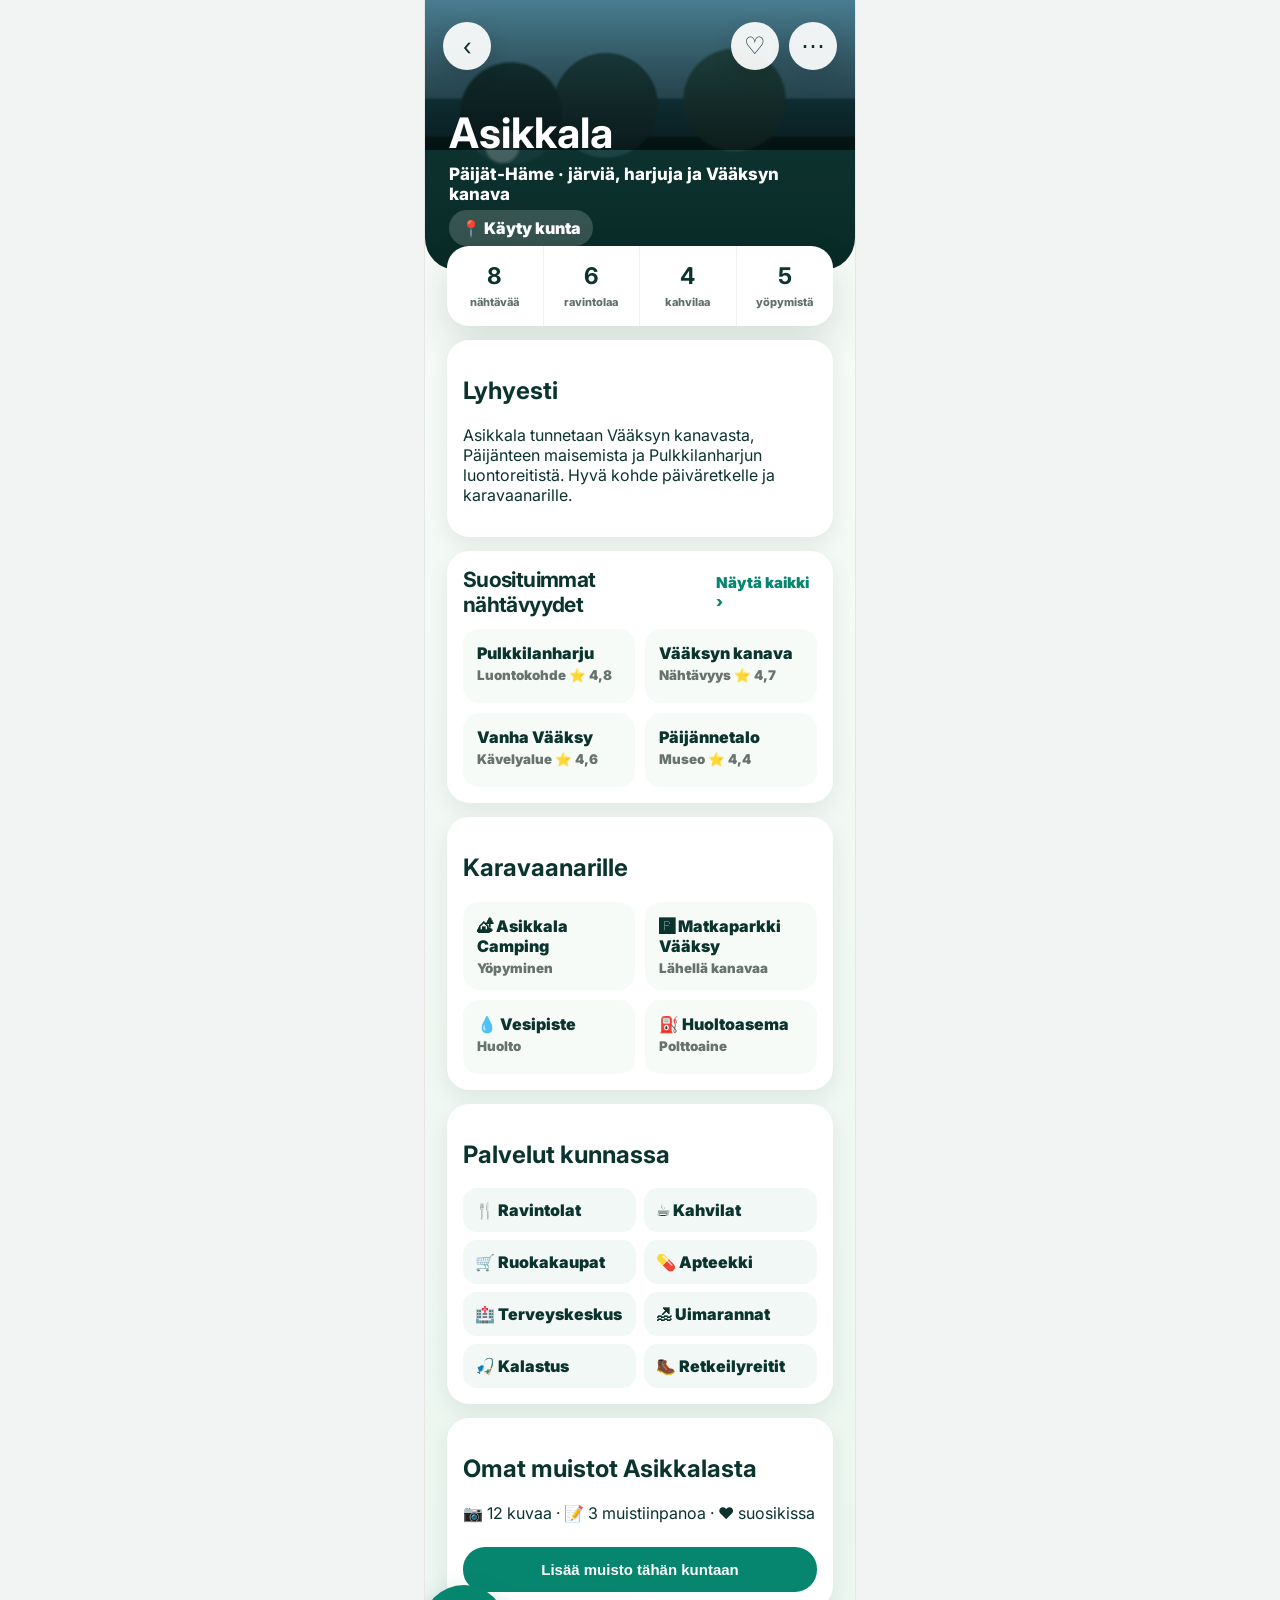
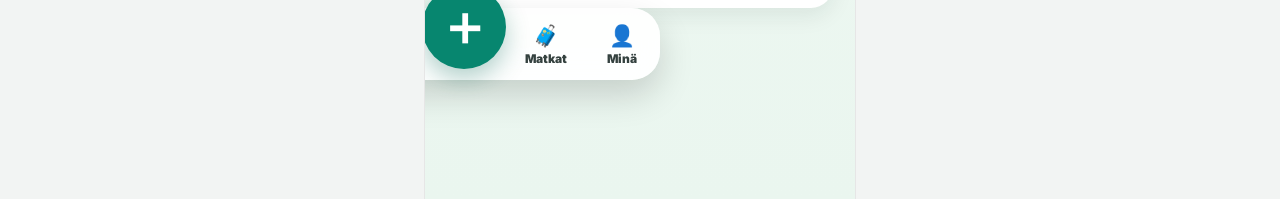
==== asikkala.html @ 64bb5ae9 "Add files via upload" ====
<!doctype html><html lang="fi"><head><meta charset="utf-8"><meta name="viewport" content="width=device-width,initial-scale=1"><title>Asikkala – kuntasivu</title><link rel="stylesheet" href="tyylit.css"></head><body><div class="phone-shell municipality-page">
<header class="muni-hero finnish-hero"><div class="detail-top"><a class="circle small" href="kartta.html">‹</a><div><button class="circle small">♡</button><button class="circle small">⋯</button></div></div><div class="muni-title"><h1>Asikkala</h1><p>Päijät-Häme · järviä, harjuja ja Vääksyn kanava</p><span>📍 Käyty kunta</span></div></header>
<main class="content detail-content">
<section class="summary-grid"><div><b>8</b><span>nähtävää</span></div><div><b>6</b><span>ravintolaa</span></div><div><b>4</b><span>kahvilaa</span></div><div><b>5</b><span>yöpymistä</span></div></section>
<section class="detail-card"><h2>Lyhyesti</h2><p>Asikkala tunnetaan Vääksyn kanavasta, Päijänteen maisemista ja Pulkkilanharjun luontoreitistä. Hyvä kohde päiväretkelle ja karavaanarille.</p></section>
<section class="detail-card"><div class="section-head compact"><h2>Suosituimmat nähtävyydet</h2><a>Näytä kaikki ›</a></div><div class="place-grid"><a>Pulkkilanharju<small>Luontokohde ⭐ 4,8</small></a><a>Vääksyn kanava<small>Nähtävyys ⭐ 4,7</small></a><a>Vanha Vääksy<small>Kävelyalue ⭐ 4,6</small></a><a>Päijännetalo<small>Museo ⭐ 4,4</small></a></div></section>
<section class="detail-card"><h2>Karavaanarille</h2><div class="place-grid"><a>🏕 Asikkala Camping<small>Yöpyminen</small></a><a>🅿 Matkaparkki Vääksy<small>Lähellä kanavaa</small></a><a>💧 Vesipiste<small>Huolto</small></a><a>⛽ Huoltoasema<small>Polttoaine</small></a></div></section>
<section class="detail-card"><h2>Palvelut kunnassa</h2><div class="service-list"><span>🍴 Ravintolat</span><span>☕ Kahvilat</span><span>🛒 Ruokakaupat</span><span>💊 Apteekki</span><span>🏥 Terveyskeskus</span><span>🏖 Uimarannat</span><span>🎣 Kalastus</span><span>🥾 Retkeilyreitit</span></div></section>
<section class="detail-card"><h2>Omat muistot Asikkalasta</h2><p>📷 12 kuvaa · 📝 3 muistiinpanoa · ❤️ suosikissa</p><button class="save-btn small-save">Lisää muisto tähän kuntaan</button></section>
</main><nav class="bottom-nav"><a href="index.html">🏠<span>Etusivu</span></a><a class="active" href="kartta.html">🗺️<span>Kartta</span></a><a class="plus" href="uusi-matka.html">＋</a><a href="paivakirja.html">🧳<span>Matkat</span></a><a href="profiili.html">👤<span>Minä</span></a></nav>
</div></body></html>
---- tyylit.css ----
@import url('https://fonts.googleapis.com/css2?family=Inter:wght@500;700;800;900&family=Playfair+Display:ital@1&display=swap');
:root{--green:#07866f;--dark:#0b342f;--muted:#61706e;--bg:#eef8f2;--card:#fff;--line:#e5ecea;--shadow:0 18px 40px rgba(5,40,35,.13)}
*{box-sizing:border-box}body{margin:0;background:#f2f4f3;font-family:Inter,system-ui,Arial,sans-serif;color:var(--dark)}a{color:inherit;text-decoration:none}.phone-shell{max-width:430px;margin:0 auto;min-height:100vh;background:linear-gradient(#f8fbf8,#eaf6ef);position:relative;overflow-x:hidden;padding-bottom:105px}.hero{height:370px;border-radius:0 0 32px 32px;position:relative;overflow:hidden;color:white}.finnish-hero{background:linear-gradient(180deg,rgba(0,40,50,.18),rgba(0,30,28,.62)), radial-gradient(circle at 18% 54%,rgba(255,255,255,.38) 0 4%,transparent 5%), radial-gradient(circle at 20% 42%,#244d4e 0 13%,transparent 14%), radial-gradient(circle at 42% 39%,#315f60 0 17%,transparent 18%), radial-gradient(circle at 72% 37%,#386b63 0 14%,transparent 15%), linear-gradient(180deg,#68a9c1 0 36%,#286b79 37% 50%,#163f39 51% 100%)}.finnish-hero:after{content:"";position:absolute;left:-10%;right:-10%;bottom:0;height:150px;background:linear-gradient(165deg,rgba(255,255,255,.9) 0 38%,transparent 39%),linear-gradient(10deg,#1f5740 0 13%,#2f744d 14% 24%,#173b31 25%);opacity:.95}.topbar{position:absolute;z-index:2;top:30px;left:22px;right:22px;display:flex;justify-content:space-between}.right-icons{display:flex;gap:14px}.circle{width:58px;height:58px;border-radius:50%;border:0;background:rgba(255,255,255,.92);box-shadow:0 8px 22px rgba(0,0,0,.12);font-size:25px;color:#0b302d}.brand-script{position:absolute;z-index:2;top:94px;left:0;right:0;text-align:center;font-family:'Playfair Display',serif;font-size:66px;font-style:italic;line-height:.9;text-shadow:0 4px 18px rgba(0,0,0,.35)}.brand-script span{font-size:36px;color:#ffd3d8}.brand-block{position:absolute;z-index:2;top:165px;left:0;right:0;text-align:center;letter-spacing:15px;font-weight:800;font-size:27px}.tagline{position:absolute;z-index:2;top:210px;left:28px;right:28px;text-align:center;font-size:18px;font-weight:800;text-shadow:0 3px 12px rgba(0,0,0,.35)}.camper{position:absolute;z-index:3;right:54px;top:205px;font-size:68px;filter:drop-shadow(0 8px 10px rgba(0,0,0,.25))}.content{padding:0 22px}.overlap{margin-top:-45px;position:relative;z-index:4}.search{height:74px;border-radius:32px;background:white;box-shadow:var(--shadow);display:flex;align-items:center;gap:14px;padding:0 26px;font-size:19px;font-weight:800;color:#667270;white-space:nowrap;overflow:hidden}.quick-actions{display:grid;gap:14px;margin-top:18px}.quick-actions.two{grid-template-columns:1fr 1fr}.action-card{min-height:130px;border-radius:22px;padding:24px 20px;box-shadow:0 12px 30px rgba(5,40,35,.09);display:flex;flex-direction:column;justify-content:center;gap:8px}.action-card.green{background:linear-gradient(135deg,#008767,#096c4e);color:white}.action-card.light{background:white}.big-icon{font-size:44px;line-height:1}.map-icon{font-size:36px}.action-card b{font-size:24px;line-height:1.05}.action-card small{font-size:15px;line-height:1.25;color:inherit;opacity:.9}.mini-stats{display:grid;grid-template-columns:repeat(3,1fr);gap:10px;margin:18px 0}.mini-stats div{background:rgba(255,255,255,.8);border-radius:20px;text-align:center;padding:13px 5px;box-shadow:0 8px 20px rgba(5,40,35,.06)}.mini-stats b{display:block;color:var(--green);font-size:26px}.mini-stats span{font-size:12px;font-weight:800;color:#65716f}.section-head{display:flex;justify-content:space-between;align-items:center;margin:24px 0 12px}.section-head h2{margin:0;font-size:29px;letter-spacing:-.03em}.section-head a{font-weight:900;color:var(--green);font-size:15px}.continue-card{display:grid;grid-template-columns:42% 58%;background:#fff;border-radius:22px;box-shadow:var(--shadow);overflow:hidden}.continue-img{min-height:132px;background-size:cover;background-position:center}.lake{background:linear-gradient(rgba(0,0,0,.05),rgba(0,0,0,.22)),radial-gradient(circle at 25% 70%,#ff9d42 0 7%,transparent 8%),linear-gradient(180deg,#0d2e3b 0 45%,#356266 46% 60%,#101e20 61%)}.continue-text{padding:18px}.continue-text small{color:#77817e}.continue-text h3{font-size:24px;margin:4px 0}.continue-text p{margin:0 0 9px;color:#53605d;font-weight:700;font-size:13px}.bar{height:7px;background:#e4ebe8;border-radius:999px;overflow:hidden}.bar i{display:block;height:100%;background:#15957f}.progress{display:flex;justify-content:space-between;margin-top:8px!important}.favorite-grid,.tips-grid,.add-grid{display:grid;grid-template-columns:1fr 1fr;gap:13px}.fav{height:142px;border-radius:20px;position:relative;overflow:hidden;padding:14px;display:flex;flex-direction:column;justify-content:flex-end;color:white;background:#123}.fav:before{content:"";position:absolute;inset:0;background:linear-gradient(180deg,transparent 35%,rgba(0,0,0,.72));z-index:0}.fav>*{position:relative;z-index:1}.fav button{position:absolute;top:10px;right:10px;width:42px;height:42px;border-radius:50%;border:0;background:#fff;font-size:20px}.fav b{font-size:22px}.fav span{font-weight:800}.castle{background:linear-gradient(160deg,#2b85b2,#17302d)}.shore{background:linear-gradient(160deg,#80c4e4,#d45b47)}.sunset{background:linear-gradient(160deg,#f5a449,#071c24)}.aurora{background:linear-gradient(160deg,#117d65,#020b17)}.tip{min-height:126px;border-radius:22px;padding:22px;display:flex;flex-direction:column;gap:8px}.tip span{font-size:31px}.tip b{font-size:21px}.tip small{font-size:15px;color:#5c6967;font-weight:800}.mint{background:#e1f4ec}.blue{background:#e5f2fb}.lilac{background:#f3e8fb}.peach{background:#fff0df}.add-grid a{background:#fff;border:1px solid #e6ecea;border-radius:20px;min-height:100px;display:flex;align-items:center;justify-content:center;flex-direction:column;font-size:30px;box-shadow:0 8px 18px rgba(5,40,35,.05)}.add-grid b{font-size:16px;margin-top:8px}.bottom-nav{position:fixed;left:50%;transform:translateX(-50%);bottom:14px;width:min(390px,calc(100% - 24px));height:72px;background:rgba(255,255,255,.94);backdrop-filter:blur(18px);border-radius:28px;box-shadow:0 15px 35px rgba(0,0,0,.16);display:grid;grid-template-columns:1fr 1fr 86px 1fr 1fr;align-items:center;z-index:10}.bottom-nav a{display:flex;flex-direction:column;align-items:center;gap:3px;font-weight:900;color:#34413f;font-size:21px}.bottom-nav span{font-size:12px}.bottom-nav .active{color:var(--green)}.bottom-nav .plus{width:84px;height:84px;border-radius:50%;background:var(--green);color:white;display:flex;justify-content:center;align-items:center;font-size:54px;box-shadow:0 10px 25px rgba(0,100,80,.3);margin-top:-34px}.page-head{padding:25px 22px 10px;display:flex;align-items:center;gap:10px}.page-head h1{margin:0;font-size:34px}.map-card{margin:12px 22px 22px;background:white;border-radius:28px;padding:16px;box-shadow:var(--shadow)}.finland-map{height:610px;position:relative;margin:0 auto;max-width:330px;background:radial-gradient(ellipse at 50% 50%,#e5f8ed,transparent 62%)}.finland-shape{position:absolute;inset:12px 42px 42px 44px;background:#dff3e6;border:7px solid #08745f;clip-path:polygon(58% 0,76% 7%,83% 20%,73% 31%,86% 45%,77% 56%,83% 70%,68% 84%,58% 100%,43% 88%,34% 78%,25% 85%,21% 69%,30% 56%,22% 44%,33% 32%,28% 20%,43% 13%)}.province{position:absolute;background:#fff;border:3px solid #e4ebee;border-radius:17px;box-shadow:0 7px 15px rgba(5,40,35,.10);width:64px;height:64px;text-align:center;padding-top:12px;font-weight:900}.province span{display:block}.done{background:#e8f6ee;border-color:#75bc86}.started{background:#fff8e5;border-color:#e0aa23}.map-legend{display:flex;gap:14px;justify-content:center;font-weight:900;margin-top:14px}.dot{width:16px;height:16px;border-radius:50%;display:inline-block;margin-right:5px;border:3px solid #d5e2e4;vertical-align:-3px}.dot.green{background:#07866f;border:0}.dot.gold{background:#d59b08;border:0}.list-card{background:#fff;border-radius:20px;margin:12px 22px;padding:16px;box-shadow:0 8px 20px rgba(5,40,35,.06)}.list-card h3{margin:0 0 8px}.list-card p{margin:3px 0;color:#53605d;font-weight:700}
@media(min-width:700px){.phone-shell{box-shadow:0 0 0 1px #e6e6e6}.bottom-nav{position:sticky;bottom:14px}}

/* v25 – Omat matkat, matkan sivu ja kuntasivu */
.soft-head{padding:26px 22px 10px;display:flex;align-items:center;gap:14px;background:linear-gradient(180deg,#fbfff9,#f0f8f3)}
.circle.small{width:48px;height:48px;font-size:24px;display:inline-flex;align-items:center;justify-content:center}.brand-small{font-family:'Playfair Display',serif;font-size:42px;font-style:italic;color:#0b3a35}.brand-small span{color:#ef9aa5}.soft-head p{margin:0;color:#56635f;font-weight:700}.search-row{display:flex;gap:10px;align-items:center}.search.slim{height:54px;border-radius:24px;font-size:14px;flex:1;box-shadow:0 8px 20px rgba(5,40,35,.08);padding:0 15px}.filter-btn{border:0;background:var(--green);color:white;border-radius:22px;padding:15px 14px;font-weight:900}.chips{display:flex;gap:8px;overflow-x:auto;padding:14px 0}.chips button{border:1px solid #cfe0dc;background:white;border-radius:999px;padding:10px 14px;font-weight:900;color:#21433e;white-space:nowrap}.chips .active{background:var(--green);color:white;border-color:var(--green)}.sort-row{display:flex;justify-content:space-between;align-items:end;margin:6px 0 12px}.sort-row h2{margin:0;font-size:25px}.sort-row span{font-size:12px;color:#45635d;font-weight:800}.trip-card{display:grid;grid-template-columns:40% 60%;background:white;border-radius:20px;box-shadow:0 8px 22px rgba(5,40,35,.08);margin:12px 0;overflow:hidden}.trip-photo{min-height:152px;background-size:cover;background-position:center;position:relative}.trip-photo .badge{position:absolute;top:10px;left:10px;background:rgba(7,134,111,.95);color:white;border-radius:999px;padding:7px 10px;font-size:12px;font-weight:900}.trip-info{padding:14px}.trip-top{display:flex;justify-content:space-between;gap:8px}.trip-info h3{font-size:22px;margin:0;color:#075047}.trip-info p{margin:6px 0;color:#56635f;font-weight:700;font-size:13px}.trip-info small{color:#4c5b57;font-weight:700}.trip-tags{display:flex;flex-wrap:wrap;gap:6px;margin:9px 0}.trip-tags span{background:#f1f5f3;border-radius:999px;padding:7px 9px;font-size:11px;font-weight:900;color:#55615f}.stats-panel{background:#fff;border-radius:22px;padding:18px;margin:20px 0;box-shadow:0 8px 22px rgba(5,40,35,.08)}.stats-panel h3{margin:0 0 10px}.stats-panel div{display:flex;justify-content:space-between;border-top:1px solid #edf2f0;padding:10px 0;font-weight:800}.floating-add{position:fixed;right:22px;bottom:105px;background:var(--green);color:white;width:74px;height:74px;border-radius:50%;box-shadow:0 12px 28px rgba(7,134,111,.28);display:flex;flex-direction:column;align-items:center;justify-content:center;font-size:42px;z-index:11}.floating-add small{font-size:10px;margin-top:-8px}.form-content label{display:block;font-size:18px;font-weight:900;margin:16px 0 8px}.form-content input,.form-content textarea,.form-content select{width:100%;border:2px solid #e3ede8;background:white;border-radius:22px;padding:18px;font-size:17px;font-weight:800;color:#173c36}.cover-upload{height:190px;border-radius:28px;background:linear-gradient(135deg,#dff2ea,#f7fbf8);border:2px dashed #b7d4ca;display:flex;align-items:center;justify-content:center;flex-direction:column;gap:8px;margin:10px 0 20px}.cover-upload span{font-size:42px}.cover-upload b{font-size:24px}.cover-upload small{color:#66736f;font-weight:800}.form-two{display:grid;grid-template-columns:1fr 1fr;gap:12px}.more-box,.add-section{background:#fff;border-radius:22px;padding:16px;margin:16px 0;box-shadow:0 8px 18px rgba(5,40,35,.06)}.more-box summary{font-size:20px;font-weight:900;color:var(--green)}.toggle-line{display:flex!important;align-items:center;justify-content:space-between}.toggle-line input{width:28px}.add-section h2{margin:0 0 10px}.add-section button,.save-btn{border:0;background:var(--green);color:white;border-radius:22px;padding:17px 18px;font-size:18px;font-weight:900;width:100%}.add-section p{color:#64716e;font-weight:700}.grid-actions{display:grid;grid-template-columns:1fr 1fr;gap:10px}.grid-actions a{background:#f4faf6;border-radius:16px;padding:15px;text-align:center;font-weight:900}.save-btn{margin:14px 0 30px;font-size:22px;padding:22px}.detail-hero,.muni-hero{height:270px;position:relative;color:white;background-size:cover;background-position:center;border-radius:0 0 32px 32px;overflow:hidden}.detail-hero:after,.muni-hero:after{content:"";position:absolute;inset:0;background:linear-gradient(180deg,rgba(0,0,0,.15),rgba(0,0,0,.65));z-index:0}.detail-top{position:absolute;top:22px;left:18px;right:18px;display:flex;justify-content:space-between;z-index:2}.detail-top div{display:flex;gap:10px}.detail-title,.muni-title{position:absolute;left:24px;right:24px;bottom:24px;z-index:2}.detail-title h1,.muni-title h1{font-size:42px;margin:0}.detail-title p,.muni-title p{font-size:17px;font-weight:800;margin:6px 0}.detail-title span,.muni-title span{background:rgba(255,255,255,.18);border-radius:999px;padding:8px 12px;font-weight:900;display:inline-block}.detail-content{margin-top:-24px;position:relative;z-index:3}.summary-grid{display:grid;grid-template-columns:repeat(4,1fr);gap:0;background:#fff;border-radius:22px;box-shadow:var(--shadow);overflow:hidden;margin-bottom:14px}.summary-grid div{text-align:center;padding:16px 4px;border-right:1px solid #edf2f0}.summary-grid div:last-child{border-right:0}.summary-grid b{display:block;font-size:23px;color:var(--dark)}.summary-grid span{font-size:11px;font-weight:800;color:#60706b}.detail-card{background:white;border-radius:22px;padding:16px;margin:14px 0;box-shadow:0 8px 22px rgba(5,40,35,.08)}.section-head.compact{margin:0 0 12px}.section-head.compact h2{font-size:21px}.route-line{display:flex;gap:8px;overflow-x:auto}.route-line span{background:#edf8f1;border-radius:999px;padding:10px 12px;font-weight:900;white-space:nowrap}.mini-list{display:grid;gap:10px}.mini-list.two-col{grid-template-columns:1fr 1fr}.mini-list a{padding:12px;background:#f6faf8;border-radius:16px;font-weight:900}.mini-list small,.place-grid small{display:block;color:#66736f;margin-top:4px}.photo-strip{display:grid;grid-template-columns:repeat(4,1fr);gap:8px}.photo-strip i,.photo-strip b{height:70px;border-radius:14px;display:flex;align-items:center;justify-content:center;background-size:cover}.photo-strip b{background:#e8f4ed;color:var(--green);font-size:20px}.place-grid{display:grid;grid-template-columns:1fr 1fr;gap:10px}.place-grid a{background:#f7fbf8;border-radius:16px;padding:14px;font-weight:900;min-height:74px}.service-list{display:grid;grid-template-columns:1fr 1fr;gap:8px}.service-list span{background:#f2f8f5;border-radius:14px;padding:12px;font-weight:900}.small-save{font-size:15px;padding:14px;margin:8px 0 0}
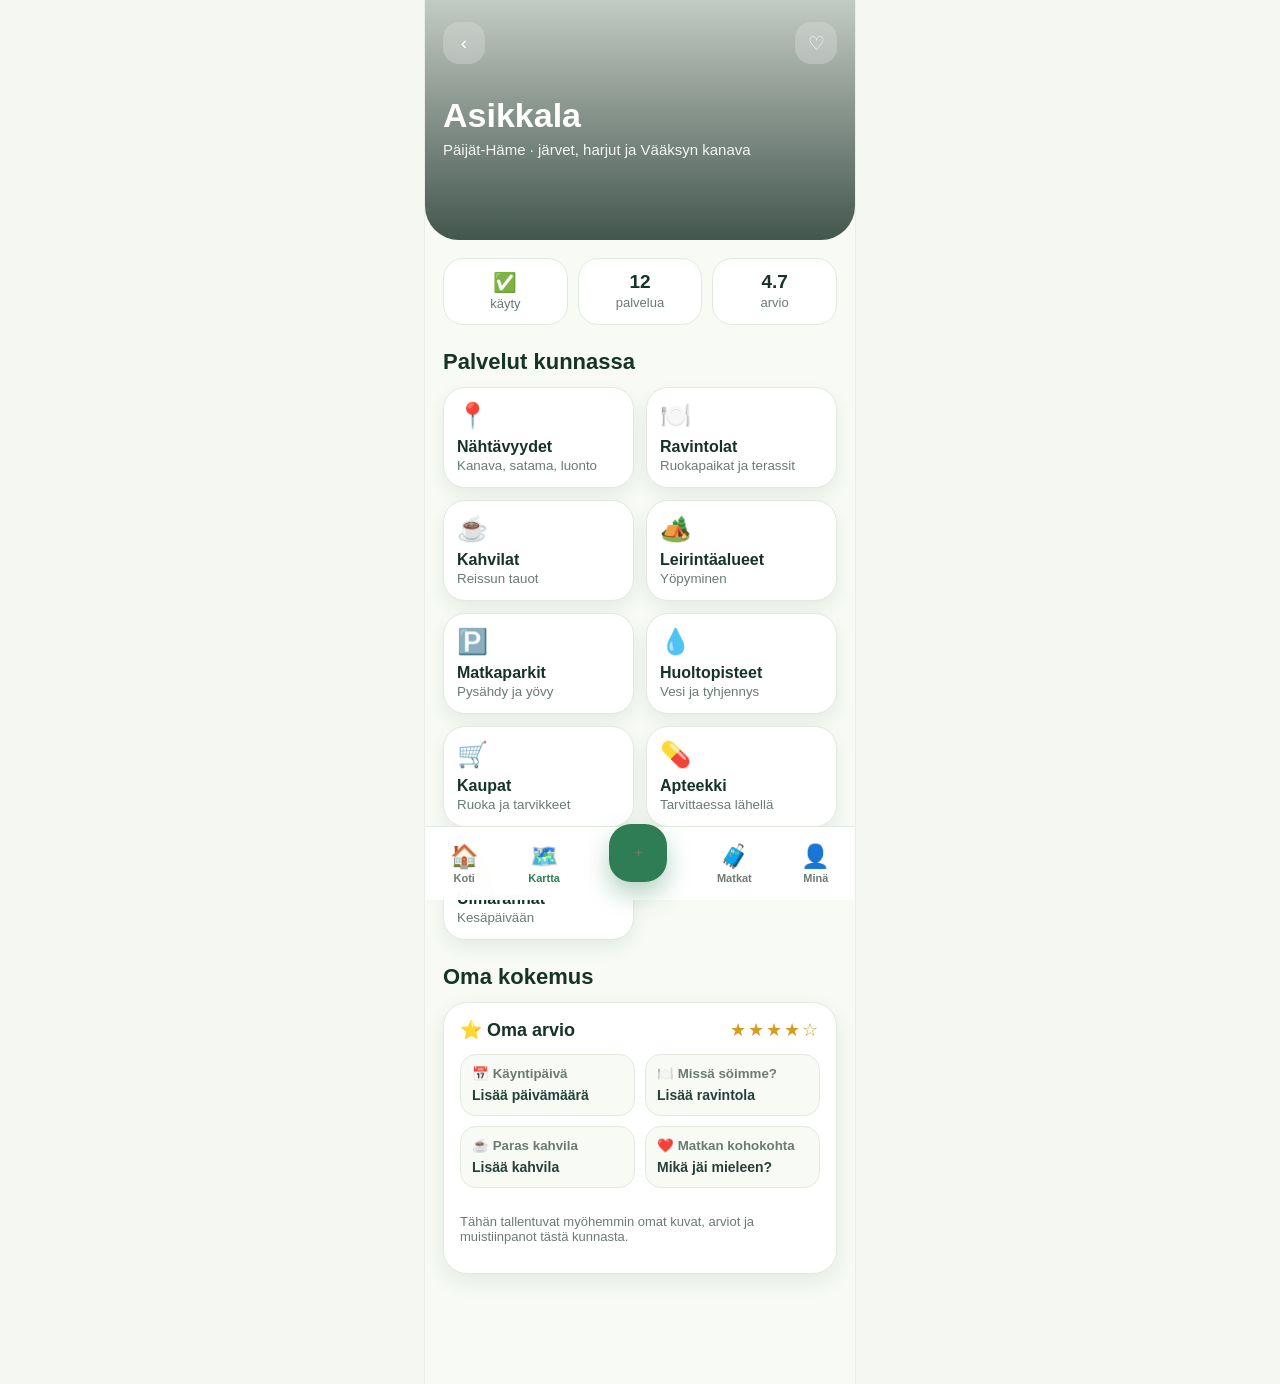
==== commit cc9923ab: "Add files via upload" ====
--- a/asikkala.html
+++ b/asikkala.html
@@ -1,11 +1,52 @@
-<!doctype html><html lang="fi"><head><meta charset="utf-8"><meta name="viewport" content="width=device-width,initial-scale=1"><title>Asikkala – kuntasivu</title><link rel="stylesheet" href="tyylit.css"></head><body><div class="phone-shell municipality-page">
-<header class="muni-hero finnish-hero"><div class="detail-top"><a class="circle small" href="kartta.html">‹</a><div><button class="circle small">♡</button><button class="circle small">⋯</button></div></div><div class="muni-title"><h1>Asikkala</h1><p>Päijät-Häme · järviä, harjuja ja Vääksyn kanava</p><span>📍 Käyty kunta</span></div></header>
-<main class="content detail-content">
-<section class="summary-grid"><div><b>8</b><span>nähtävää</span></div><div><b>6</b><span>ravintolaa</span></div><div><b>4</b><span>kahvilaa</span></div><div><b>5</b><span>yöpymistä</span></div></section>
-<section class="detail-card"><h2>Lyhyesti</h2><p>Asikkala tunnetaan Vääksyn kanavasta, Päijänteen maisemista ja Pulkkilanharjun luontoreitistä. Hyvä kohde päiväretkelle ja karavaanarille.</p></section>
-<section class="detail-card"><div class="section-head compact"><h2>Suosituimmat nähtävyydet</h2><a>Näytä kaikki ›</a></div><div class="place-grid"><a>Pulkkilanharju<small>Luontokohde ⭐ 4,8</small></a><a>Vääksyn kanava<small>Nähtävyys ⭐ 4,7</small></a><a>Vanha Vääksy<small>Kävelyalue ⭐ 4,6</small></a><a>Päijännetalo<small>Museo ⭐ 4,4</small></a></div></section>
-<section class="detail-card"><h2>Karavaanarille</h2><div class="place-grid"><a>🏕 Asikkala Camping<small>Yöpyminen</small></a><a>🅿 Matkaparkki Vääksy<small>Lähellä kanavaa</small></a><a>💧 Vesipiste<small>Huolto</small></a><a>⛽ Huoltoasema<small>Polttoaine</small></a></div></section>
-<section class="detail-card"><h2>Palvelut kunnassa</h2><div class="service-list"><span>🍴 Ravintolat</span><span>☕ Kahvilat</span><span>🛒 Ruokakaupat</span><span>💊 Apteekki</span><span>🏥 Terveyskeskus</span><span>🏖 Uimarannat</span><span>🎣 Kalastus</span><span>🥾 Retkeilyreitit</span></div></section>
-<section class="detail-card"><h2>Omat muistot Asikkalasta</h2><p>📷 12 kuvaa · 📝 3 muistiinpanoa · ❤️ suosikissa</p><button class="save-btn small-save">Lisää muisto tähän kuntaan</button></section>
-</main><nav class="bottom-nav"><a href="index.html">🏠<span>Etusivu</span></a><a class="active" href="kartta.html">🗺️<span>Kartta</span></a><a class="plus" href="uusi-matka.html">＋</a><a href="paivakirja.html">🧳<span>Matkat</span></a><a href="profiili.html">👤<span>Minä</span></a></nav>
-</div></body></html>+<!DOCTYPE html>
+<html lang="fi">
+<head>
+  <meta charset="UTF-8">
+  <meta name="viewport" content="width=device-width, initial-scale=1.0">
+  <title>Asikkala</title>
+  <link rel="stylesheet" href="tyylit.css">
+</head>
+<body>
+<div class="app">
+
+<header class="hero small" style="background-image:linear-gradient(180deg,rgba(10,35,25,.22),rgba(10,35,25,.76)),url('https://images.unsplash.com/photo-1500530855697-b586d89ba3ee?auto=format&fit=crop&w=900&q=80')">
+  <div class="toprow"><button class="icon-btn" onclick="history.back()">‹</button><button class="icon-btn">♡</button></div>
+  <div class="hero-title"><h1>Asikkala</h1><p>Päijät-Häme · järvet, harjut ja Vääksyn kanava</p></div>
+</header>
+<main class="content">
+  <section class="kpi"><div><b>✅</b><span class="muted">käyty</span></div><div><b>12</b><span class="muted">palvelua</span></div><div><b>4.7</b><span class="muted">arvio</span></div></section>
+  <section class="section">
+    <div class="section-head"><h2>Palvelut kunnassa</h2></div>
+    <div class="grid2">
+      <a class="tile" href="#nahtavyydet"><div class="emoji">📍</div><b>Nähtävyydet</b><small>Kanava, satama, luonto</small></a>
+      <a class="tile" href="#ravintolat"><div class="emoji">🍽️</div><b>Ravintolat</b><small>Ruokapaikat ja terassit</small></a>
+      <a class="tile" href="#kahvilat"><div class="emoji">☕</div><b>Kahvilat</b><small>Reissun tauot</small></a>
+      <a class="tile" href="#leirinta"><div class="emoji">🏕️</div><b>Leirintäalueet</b><small>Yöpyminen</small></a>
+      <a class="tile" href="#matkaparkit"><div class="emoji">🅿️</div><b>Matkaparkit</b><small>Pysähdy ja yövy</small></a>
+      <a class="tile" href="#huolto"><div class="emoji">💧</div><b>Huoltopisteet</b><small>Vesi ja tyhjennys</small></a>
+      <a class="tile" href="#kaupat"><div class="emoji">🛒</div><b>Kaupat</b><small>Ruoka ja tarvikkeet</small></a>
+      <a class="tile" href="#apteekki"><div class="emoji">💊</div><b>Apteekki</b><small>Tarvittaessa lähellä</small></a>
+      <a class="tile" href="#uimarannat"><div class="emoji">🏖️</div><b>Uimarannat</b><small>Kesäpäivään</small></a>
+    </div>
+  </section>
+  <section class="section">
+    <div class="section-head"><h2>Oma kokemus</h2></div>
+    <div class="card memory-panel">
+      <div class="memory-summary"><b>⭐ Oma arvio</b><span>★★★★☆</span></div>
+      <div class="memory-fields">
+        <div><small>📅 Käyntipäivä</small><b>Lisää päivämäärä</b></div>
+        <div><small>🍽️ Missä söimme?</small><b>Lisää ravintola</b></div>
+        <div><small>☕ Paras kahvila</small><b>Lisää kahvila</b></div>
+        <div><small>❤️ Matkan kohokohta</small><b>Mikä jäi mieleen?</b></div>
+      </div>
+      <p class="muted">Tähän tallentuvat myöhemmin omat kuvat, arviot ja muistiinpanot tästä kunnasta.</p>
+    </div>
+  </section>
+</main>
+
+<nav class="bottomnav"><a href="index.html" class=""><span>🏠</span>Koti</a><a href="kartta.html" class="active"><span>🗺️</span>Kartta</a><a href="uusi-matka.html" class="plusnav">＋</a><a href="paivakirja.html" class=""><span>🧳</span>Matkat</a><a href="profiili.html" class=""><span>👤</span>Minä</a></nav>
+</div>
+<script src="data.js"></script>
+<script src="sovellus.js"></script>
+</body>
+</html>
--- a/tyylit.css
+++ b/tyylit.css
@@ -1,8 +1,119 @@
-@import url('https://fonts.googleapis.com/css2?family=Inter:wght@500;700;800;900&family=Playfair+Display:ital@1&display=swap');
-:root{--green:#07866f;--dark:#0b342f;--muted:#61706e;--bg:#eef8f2;--card:#fff;--line:#e5ecea;--shadow:0 18px 40px rgba(5,40,35,.13)}
-*{box-sizing:border-box}body{margin:0;background:#f2f4f3;font-family:Inter,system-ui,Arial,sans-serif;color:var(--dark)}a{color:inherit;text-decoration:none}.phone-shell{max-width:430px;margin:0 auto;min-height:100vh;background:linear-gradient(#f8fbf8,#eaf6ef);position:relative;overflow-x:hidden;padding-bottom:105px}.hero{height:370px;border-radius:0 0 32px 32px;position:relative;overflow:hidden;color:white}.finnish-hero{background:linear-gradient(180deg,rgba(0,40,50,.18),rgba(0,30,28,.62)), radial-gradient(circle at 18% 54%,rgba(255,255,255,.38) 0 4%,transparent 5%), radial-gradient(circle at 20% 42%,#244d4e 0 13%,transparent 14%), radial-gradient(circle at 42% 39%,#315f60 0 17%,transparent 18%), radial-gradient(circle at 72% 37%,#386b63 0 14%,transparent 15%), linear-gradient(180deg,#68a9c1 0 36%,#286b79 37% 50%,#163f39 51% 100%)}.finnish-hero:after{content:"";position:absolute;left:-10%;right:-10%;bottom:0;height:150px;background:linear-gradient(165deg,rgba(255,255,255,.9) 0 38%,transparent 39%),linear-gradient(10deg,#1f5740 0 13%,#2f744d 14% 24%,#173b31 25%);opacity:.95}.topbar{position:absolute;z-index:2;top:30px;left:22px;right:22px;display:flex;justify-content:space-between}.right-icons{display:flex;gap:14px}.circle{width:58px;height:58px;border-radius:50%;border:0;background:rgba(255,255,255,.92);box-shadow:0 8px 22px rgba(0,0,0,.12);font-size:25px;color:#0b302d}.brand-script{position:absolute;z-index:2;top:94px;left:0;right:0;text-align:center;font-family:'Playfair Display',serif;font-size:66px;font-style:italic;line-height:.9;text-shadow:0 4px 18px rgba(0,0,0,.35)}.brand-script span{font-size:36px;color:#ffd3d8}.brand-block{position:absolute;z-index:2;top:165px;left:0;right:0;text-align:center;letter-spacing:15px;font-weight:800;font-size:27px}.tagline{position:absolute;z-index:2;top:210px;left:28px;right:28px;text-align:center;font-size:18px;font-weight:800;text-shadow:0 3px 12px rgba(0,0,0,.35)}.camper{position:absolute;z-index:3;right:54px;top:205px;font-size:68px;filter:drop-shadow(0 8px 10px rgba(0,0,0,.25))}.content{padding:0 22px}.overlap{margin-top:-45px;position:relative;z-index:4}.search{height:74px;border-radius:32px;background:white;box-shadow:var(--shadow);display:flex;align-items:center;gap:14px;padding:0 26px;font-size:19px;font-weight:800;color:#667270;white-space:nowrap;overflow:hidden}.quick-actions{display:grid;gap:14px;margin-top:18px}.quick-actions.two{grid-template-columns:1fr 1fr}.action-card{min-height:130px;border-radius:22px;padding:24px 20px;box-shadow:0 12px 30px rgba(5,40,35,.09);display:flex;flex-direction:column;justify-content:center;gap:8px}.action-card.green{background:linear-gradient(135deg,#008767,#096c4e);color:white}.action-card.light{background:white}.big-icon{font-size:44px;line-height:1}.map-icon{font-size:36px}.action-card b{font-size:24px;line-height:1.05}.action-card small{font-size:15px;line-height:1.25;color:inherit;opacity:.9}.mini-stats{display:grid;grid-template-columns:repeat(3,1fr);gap:10px;margin:18px 0}.mini-stats div{background:rgba(255,255,255,.8);border-radius:20px;text-align:center;padding:13px 5px;box-shadow:0 8px 20px rgba(5,40,35,.06)}.mini-stats b{display:block;color:var(--green);font-size:26px}.mini-stats span{font-size:12px;font-weight:800;color:#65716f}.section-head{display:flex;justify-content:space-between;align-items:center;margin:24px 0 12px}.section-head h2{margin:0;font-size:29px;letter-spacing:-.03em}.section-head a{font-weight:900;color:var(--green);font-size:15px}.continue-card{display:grid;grid-template-columns:42% 58%;background:#fff;border-radius:22px;box-shadow:var(--shadow);overflow:hidden}.continue-img{min-height:132px;background-size:cover;background-position:center}.lake{background:linear-gradient(rgba(0,0,0,.05),rgba(0,0,0,.22)),radial-gradient(circle at 25% 70%,#ff9d42 0 7%,transparent 8%),linear-gradient(180deg,#0d2e3b 0 45%,#356266 46% 60%,#101e20 61%)}.continue-text{padding:18px}.continue-text small{color:#77817e}.continue-text h3{font-size:24px;margin:4px 0}.continue-text p{margin:0 0 9px;color:#53605d;font-weight:700;font-size:13px}.bar{height:7px;background:#e4ebe8;border-radius:999px;overflow:hidden}.bar i{display:block;height:100%;background:#15957f}.progress{display:flex;justify-content:space-between;margin-top:8px!important}.favorite-grid,.tips-grid,.add-grid{display:grid;grid-template-columns:1fr 1fr;gap:13px}.fav{height:142px;border-radius:20px;position:relative;overflow:hidden;padding:14px;display:flex;flex-direction:column;justify-content:flex-end;color:white;background:#123}.fav:before{content:"";position:absolute;inset:0;background:linear-gradient(180deg,transparent 35%,rgba(0,0,0,.72));z-index:0}.fav>*{position:relative;z-index:1}.fav button{position:absolute;top:10px;right:10px;width:42px;height:42px;border-radius:50%;border:0;background:#fff;font-size:20px}.fav b{font-size:22px}.fav span{font-weight:800}.castle{background:linear-gradient(160deg,#2b85b2,#17302d)}.shore{background:linear-gradient(160deg,#80c4e4,#d45b47)}.sunset{background:linear-gradient(160deg,#f5a449,#071c24)}.aurora{background:linear-gradient(160deg,#117d65,#020b17)}.tip{min-height:126px;border-radius:22px;padding:22px;display:flex;flex-direction:column;gap:8px}.tip span{font-size:31px}.tip b{font-size:21px}.tip small{font-size:15px;color:#5c6967;font-weight:800}.mint{background:#e1f4ec}.blue{background:#e5f2fb}.lilac{background:#f3e8fb}.peach{background:#fff0df}.add-grid a{background:#fff;border:1px solid #e6ecea;border-radius:20px;min-height:100px;display:flex;align-items:center;justify-content:center;flex-direction:column;font-size:30px;box-shadow:0 8px 18px rgba(5,40,35,.05)}.add-grid b{font-size:16px;margin-top:8px}.bottom-nav{position:fixed;left:50%;transform:translateX(-50%);bottom:14px;width:min(390px,calc(100% - 24px));height:72px;background:rgba(255,255,255,.94);backdrop-filter:blur(18px);border-radius:28px;box-shadow:0 15px 35px rgba(0,0,0,.16);display:grid;grid-template-columns:1fr 1fr 86px 1fr 1fr;align-items:center;z-index:10}.bottom-nav a{display:flex;flex-direction:column;align-items:center;gap:3px;font-weight:900;color:#34413f;font-size:21px}.bottom-nav span{font-size:12px}.bottom-nav .active{color:var(--green)}.bottom-nav .plus{width:84px;height:84px;border-radius:50%;background:var(--green);color:white;display:flex;justify-content:center;align-items:center;font-size:54px;box-shadow:0 10px 25px rgba(0,100,80,.3);margin-top:-34px}.page-head{padding:25px 22px 10px;display:flex;align-items:center;gap:10px}.page-head h1{margin:0;font-size:34px}.map-card{margin:12px 22px 22px;background:white;border-radius:28px;padding:16px;box-shadow:var(--shadow)}.finland-map{height:610px;position:relative;margin:0 auto;max-width:330px;background:radial-gradient(ellipse at 50% 50%,#e5f8ed,transparent 62%)}.finland-shape{position:absolute;inset:12px 42px 42px 44px;background:#dff3e6;border:7px solid #08745f;clip-path:polygon(58% 0,76% 7%,83% 20%,73% 31%,86% 45%,77% 56%,83% 70%,68% 84%,58% 100%,43% 88%,34% 78%,25% 85%,21% 69%,30% 56%,22% 44%,33% 32%,28% 20%,43% 13%)}.province{position:absolute;background:#fff;border:3px solid #e4ebee;border-radius:17px;box-shadow:0 7px 15px rgba(5,40,35,.10);width:64px;height:64px;text-align:center;padding-top:12px;font-weight:900}.province span{display:block}.done{background:#e8f6ee;border-color:#75bc86}.started{background:#fff8e5;border-color:#e0aa23}.map-legend{display:flex;gap:14px;justify-content:center;font-weight:900;margin-top:14px}.dot{width:16px;height:16px;border-radius:50%;display:inline-block;margin-right:5px;border:3px solid #d5e2e4;vertical-align:-3px}.dot.green{background:#07866f;border:0}.dot.gold{background:#d59b08;border:0}.list-card{background:#fff;border-radius:20px;margin:12px 22px;padding:16px;box-shadow:0 8px 20px rgba(5,40,35,.06)}.list-card h3{margin:0 0 8px}.list-card p{margin:3px 0;color:#53605d;font-weight:700}
-@media(min-width:700px){.phone-shell{box-shadow:0 0 0 1px #e6e6e6}.bottom-nav{position:sticky;bottom:14px}}
 
-/* v25 – Omat matkat, matkan sivu ja kuntasivu */
-.soft-head{padding:26px 22px 10px;display:flex;align-items:center;gap:14px;background:linear-gradient(180deg,#fbfff9,#f0f8f3)}
-.circle.small{width:48px;height:48px;font-size:24px;display:inline-flex;align-items:center;justify-content:center}.brand-small{font-family:'Playfair Display',serif;font-size:42px;font-style:italic;color:#0b3a35}.brand-small span{color:#ef9aa5}.soft-head p{margin:0;color:#56635f;font-weight:700}.search-row{display:flex;gap:10px;align-items:center}.search.slim{height:54px;border-radius:24px;font-size:14px;flex:1;box-shadow:0 8px 20px rgba(5,40,35,.08);padding:0 15px}.filter-btn{border:0;background:var(--green);color:white;border-radius:22px;padding:15px 14px;font-weight:900}.chips{display:flex;gap:8px;overflow-x:auto;padding:14px 0}.chips button{border:1px solid #cfe0dc;background:white;border-radius:999px;padding:10px 14px;font-weight:900;color:#21433e;white-space:nowrap}.chips .active{background:var(--green);color:white;border-color:var(--green)}.sort-row{display:flex;justify-content:space-between;align-items:end;margin:6px 0 12px}.sort-row h2{margin:0;font-size:25px}.sort-row span{font-size:12px;color:#45635d;font-weight:800}.trip-card{display:grid;grid-template-columns:40% 60%;background:white;border-radius:20px;box-shadow:0 8px 22px rgba(5,40,35,.08);margin:12px 0;overflow:hidden}.trip-photo{min-height:152px;background-size:cover;background-position:center;position:relative}.trip-photo .badge{position:absolute;top:10px;left:10px;background:rgba(7,134,111,.95);color:white;border-radius:999px;padding:7px 10px;font-size:12px;font-weight:900}.trip-info{padding:14px}.trip-top{display:flex;justify-content:space-between;gap:8px}.trip-info h3{font-size:22px;margin:0;color:#075047}.trip-info p{margin:6px 0;color:#56635f;font-weight:700;font-size:13px}.trip-info small{color:#4c5b57;font-weight:700}.trip-tags{display:flex;flex-wrap:wrap;gap:6px;margin:9px 0}.trip-tags span{background:#f1f5f3;border-radius:999px;padding:7px 9px;font-size:11px;font-weight:900;color:#55615f}.stats-panel{background:#fff;border-radius:22px;padding:18px;margin:20px 0;box-shadow:0 8px 22px rgba(5,40,35,.08)}.stats-panel h3{margin:0 0 10px}.stats-panel div{display:flex;justify-content:space-between;border-top:1px solid #edf2f0;padding:10px 0;font-weight:800}.floating-add{position:fixed;right:22px;bottom:105px;background:var(--green);color:white;width:74px;height:74px;border-radius:50%;box-shadow:0 12px 28px rgba(7,134,111,.28);display:flex;flex-direction:column;align-items:center;justify-content:center;font-size:42px;z-index:11}.floating-add small{font-size:10px;margin-top:-8px}.form-content label{display:block;font-size:18px;font-weight:900;margin:16px 0 8px}.form-content input,.form-content textarea,.form-content select{width:100%;border:2px solid #e3ede8;background:white;border-radius:22px;padding:18px;font-size:17px;font-weight:800;color:#173c36}.cover-upload{height:190px;border-radius:28px;background:linear-gradient(135deg,#dff2ea,#f7fbf8);border:2px dashed #b7d4ca;display:flex;align-items:center;justify-content:center;flex-direction:column;gap:8px;margin:10px 0 20px}.cover-upload span{font-size:42px}.cover-upload b{font-size:24px}.cover-upload small{color:#66736f;font-weight:800}.form-two{display:grid;grid-template-columns:1fr 1fr;gap:12px}.more-box,.add-section{background:#fff;border-radius:22px;padding:16px;margin:16px 0;box-shadow:0 8px 18px rgba(5,40,35,.06)}.more-box summary{font-size:20px;font-weight:900;color:var(--green)}.toggle-line{display:flex!important;align-items:center;justify-content:space-between}.toggle-line input{width:28px}.add-section h2{margin:0 0 10px}.add-section button,.save-btn{border:0;background:var(--green);color:white;border-radius:22px;padding:17px 18px;font-size:18px;font-weight:900;width:100%}.add-section p{color:#64716e;font-weight:700}.grid-actions{display:grid;grid-template-columns:1fr 1fr;gap:10px}.grid-actions a{background:#f4faf6;border-radius:16px;padding:15px;text-align:center;font-weight:900}.save-btn{margin:14px 0 30px;font-size:22px;padding:22px}.detail-hero,.muni-hero{height:270px;position:relative;color:white;background-size:cover;background-position:center;border-radius:0 0 32px 32px;overflow:hidden}.detail-hero:after,.muni-hero:after{content:"";position:absolute;inset:0;background:linear-gradient(180deg,rgba(0,0,0,.15),rgba(0,0,0,.65));z-index:0}.detail-top{position:absolute;top:22px;left:18px;right:18px;display:flex;justify-content:space-between;z-index:2}.detail-top div{display:flex;gap:10px}.detail-title,.muni-title{position:absolute;left:24px;right:24px;bottom:24px;z-index:2}.detail-title h1,.muni-title h1{font-size:42px;margin:0}.detail-title p,.muni-title p{font-size:17px;font-weight:800;margin:6px 0}.detail-title span,.muni-title span{background:rgba(255,255,255,.18);border-radius:999px;padding:8px 12px;font-weight:900;display:inline-block}.detail-content{margin-top:-24px;position:relative;z-index:3}.summary-grid{display:grid;grid-template-columns:repeat(4,1fr);gap:0;background:#fff;border-radius:22px;box-shadow:var(--shadow);overflow:hidden;margin-bottom:14px}.summary-grid div{text-align:center;padding:16px 4px;border-right:1px solid #edf2f0}.summary-grid div:last-child{border-right:0}.summary-grid b{display:block;font-size:23px;color:var(--dark)}.summary-grid span{font-size:11px;font-weight:800;color:#60706b}.detail-card{background:white;border-radius:22px;padding:16px;margin:14px 0;box-shadow:0 8px 22px rgba(5,40,35,.08)}.section-head.compact{margin:0 0 12px}.section-head.compact h2{font-size:21px}.route-line{display:flex;gap:8px;overflow-x:auto}.route-line span{background:#edf8f1;border-radius:999px;padding:10px 12px;font-weight:900;white-space:nowrap}.mini-list{display:grid;gap:10px}.mini-list.two-col{grid-template-columns:1fr 1fr}.mini-list a{padding:12px;background:#f6faf8;border-radius:16px;font-weight:900}.mini-list small,.place-grid small{display:block;color:#66736f;margin-top:4px}.photo-strip{display:grid;grid-template-columns:repeat(4,1fr);gap:8px}.photo-strip i,.photo-strip b{height:70px;border-radius:14px;display:flex;align-items:center;justify-content:center;background-size:cover}.photo-strip b{background:#e8f4ed;color:var(--green);font-size:20px}.place-grid{display:grid;grid-template-columns:1fr 1fr;gap:10px}.place-grid a{background:#f7fbf8;border-radius:16px;padding:14px;font-weight:900;min-height:74px}.service-list{display:grid;grid-template-columns:1fr 1fr;gap:8px}.service-list span{background:#f2f8f5;border-radius:14px;padding:12px;font-weight:900}.small-save{font-size:15px;padding:14px;margin:8px 0 0}
+:root{
+  --green:#2f7d54;--green2:#3fa66f;--dark:#163327;--muted:#6c7a72;--bg:#f4f7f2;--card:#ffffff;
+  --gold:#e8b84c;--line:#e2eadf;--shadow:0 12px 35px rgba(21,50,35,.12);
+}
+*{box-sizing:border-box}
+body{margin:0;background:var(--bg);font-family:-apple-system,BlinkMacSystemFont,"Segoe UI",Roboto,Arial,sans-serif;color:var(--dark)}
+a{text-decoration:none;color:inherit}
+.app{max-width:430px;margin:0 auto;min-height:100vh;background:#f7faf5;position:relative;padding-bottom:92px;box-shadow:0 0 0 1px rgba(0,0,0,.04)}
+.hero{
+  min-height:330px;padding:22px 18px 24px;border-radius:0 0 34px 34px;position:relative;overflow:hidden;color:#fff;
+  background:linear-gradient(180deg,rgba(10,35,25,.25),rgba(10,35,25,.75)),url('https://images.unsplash.com/photo-1500530855697-b586d89ba3ee?auto=format&fit=crop&w=900&q=80') center/cover;
+}
+.hero.small{min-height:240px}
+.toprow{display:flex;align-items:center;justify-content:space-between;gap:10px}
+.logo-script{font-family:"Brush Script MT","Segoe Script",cursive;font-size:35px;line-height:.85;text-shadow:0 2px 12px rgba(0,0,0,.3)}
+.logo-script span{font-family:inherit;font-size:32px}
+.logo-sub{font-size:12px;font-weight:700;letter-spacing:.08em;text-transform:uppercase;margin-top:6px;opacity:.95}
+.icon-btn{width:42px;height:42px;border:0;border-radius:16px;background:rgba(255,255,255,.22);color:#fff;font-size:19px;backdrop-filter:blur(10px)}
+.hero-title{margin-top:34px}
+.hero h1{font-size:34px;line-height:1.02;margin:8px 0 8px}
+.hero p{margin:0;color:rgba(255,255,255,.92);font-size:15px}
+.search{display:flex;align-items:center;gap:10px;background:#fff;color:#263b31;border-radius:22px;margin-top:22px;padding:14px 16px;box-shadow:var(--shadow)}
+.search input{border:0;outline:0;width:100%;font-size:14px;background:transparent}
+.content{padding:18px}
+.actions{display:grid;grid-template-columns:1fr 1fr;gap:12px;margin-top:-32px;position:relative;z-index:2}
+.action-card{background:var(--card);border-radius:24px;padding:18px;box-shadow:var(--shadow);min-height:104px;border:1px solid rgba(255,255,255,.75)}
+.action-card b{display:block;font-size:18px;margin-bottom:7px}.action-card small{color:var(--muted);line-height:1.25}
+.action-ico{font-size:28px;margin-bottom:10px}
+.section{margin-top:24px}
+.section-head{display:flex;justify-content:space-between;align-items:end;margin-bottom:12px}
+.section h2{font-size:22px;margin:0}.section a.more{color:var(--green);font-weight:800;font-size:13px}
+.card{background:#fff;border-radius:24px;padding:16px;box-shadow:0 8px 22px rgba(21,50,35,.08);border:1px solid var(--line)}
+.trip-card{display:grid;grid-template-columns:98px 1fr;gap:14px;align-items:stretch}
+.photo{border-radius:18px;background:linear-gradient(135deg,#9ec6a7,#dce8d2);overflow:hidden;min-height:98px;background-size:cover;background-position:center}
+.badge{display:inline-flex;align-items:center;gap:5px;background:#eaf5ef;color:var(--green);padding:6px 9px;border-radius:999px;font-size:12px;font-weight:800}
+.muted{color:var(--muted);font-size:13px}.progress{height:8px;background:#e7eee5;border-radius:99px;overflow:hidden;margin:10px 0}
+.progress i{display:block;height:100%;background:linear-gradient(90deg,var(--green),var(--green2));border-radius:99px}
+.grid2{display:grid;grid-template-columns:1fr 1fr;gap:12px}
+.tile{background:#fff;border-radius:22px;padding:13px;min-height:96px;box-shadow:0 8px 18px rgba(21,50,35,.07);border:1px solid var(--line)}
+.tile .emoji{font-size:25px}.tile b{display:block;margin-top:8px}.tile small{color:var(--muted)}
+.img-tile{min-height:112px;color:#fff;display:flex;align-items:flex-end;position:relative;overflow:hidden;background-size:cover;background-position:center}
+.img-tile:before{content:"";position:absolute;inset:0;background:linear-gradient(180deg,transparent,rgba(0,0,0,.58))}
+.img-tile > div{position:relative;z-index:1}
+.list{display:grid;gap:12px}.row{display:flex;gap:12px;align-items:center}.row .round{width:48px;height:48px;border-radius:17px;background:#eaf5ef;display:grid;place-items:center;font-size:23px}
+.kpi{display:grid;grid-template-columns:repeat(3,1fr);gap:10px}.kpi div{background:#fff;border-radius:20px;padding:12px;text-align:center;border:1px solid var(--line)}.kpi b{font-size:19px;display:block}
+.tabs{display:flex;gap:8px;overflow:auto;padding-bottom:4px}.tab{border:1px solid var(--line);background:#fff;border-radius:999px;padding:9px 12px;font-weight:800;color:var(--green);white-space:nowrap}.tab.active{background:var(--green);color:#fff}
+.mapbox{background:#fff;border-radius:30px;padding:16px;box-shadow:var(--shadow);border:1px solid var(--line)}
+.finmap{width:100%;height:420px;background:linear-gradient(#eaf5ef,#f8fbf6);border-radius:24px;position:relative;overflow:hidden}
+.finland-shape{position:absolute;inset:20px 64px 22px 62px;background:#e1eadf;clip-path:polygon(48% 0,63% 5%,67% 16%,61% 24%,71% 35%,63% 45%,70% 55%,57% 64%,62% 76%,48% 83%,45% 96%,33% 100%,25% 88%,31% 77%,22% 67%,29% 56%,20% 47%,28% 37%,20% 25%,33% 19%,36% 8%);border:2px solid #c6d5c8}
+.marker{position:absolute;transform:translate(-50%,-50%);background:#fff;border:2px solid var(--green);color:var(--green);font-weight:900;border-radius:999px;padding:7px 9px;font-size:11px;box-shadow:0 4px 12px rgba(0,0,0,.12)}
+.marker.done{background:var(--green);color:#fff}.marker.gold{background:var(--gold);border-color:#d09d23;color:#fff}
+.form{display:grid;gap:12px}.field{background:#fff;border:1px solid var(--line);border-radius:18px;padding:13px}.field label{display:block;font-size:12px;color:var(--muted);font-weight:800;margin-bottom:6px}.field input,.field textarea,.field select{border:0;outline:0;width:100%;font-size:15px;background:transparent;color:var(--dark)}
+.primary{border:0;background:var(--green);color:#fff;font-weight:900;border-radius:18px;padding:15px;font-size:16px;box-shadow:0 10px 20px rgba(47,125,84,.25)}
+.bottomnav{position:fixed;left:50%;transform:translateX(-50%);bottom:0;width:min(430px,100%);height:74px;background:rgba(255,255,255,.94);display:flex;justify-content:space-around;align-items:center;border-top:1px solid var(--line);backdrop-filter:blur(16px);z-index:10}
+.bottomnav a{font-size:11px;color:#6d7b72;text-align:center;font-weight:800}.bottomnav a span{display:block;font-size:23px;margin-bottom:2px}.bottomnav .active{color:var(--green)}
+.plusnav{width:58px;height:58px;background:var(--green);color:white;border-radius:22px;margin-top:-22px;display:grid;place-items:center;font-size:31px;box-shadow:0 12px 25px rgba(47,125,84,.35)}
+@media(max-width:390px){.hero h1{font-size:30px}.logo-script{font-size:31px}.content{padding:14px}.actions{gap:10px}.action-card{padding:15px}.finmap{height:390px}}
+
+/* v27 – sovellusmainen etusivu omien suunnitelmakuvien pohjalta */
+.home-hero{
+  min-height:430px;
+  padding:22px 18px 34px;
+  border-radius:0 0 34px 34px;
+  position:relative;
+  overflow:hidden;
+  color:#fff;
+  background:
+    linear-gradient(180deg,rgba(6,29,23,.08) 0%,rgba(6,29,23,.16) 42%,rgba(6,29,23,.72) 100%),
+    url('https://images.unsplash.com/photo-1500530855697-b586d89ba3ee?auto=format&fit=crop&w=1000&q=85') center/cover;
+}
+.home-hero:after{
+  content:"";position:absolute;right:-40px;bottom:70px;width:210px;height:120px;
+  background:rgba(255,255,255,.16);border-radius:80px;filter:blur(18px)
+}
+.floating-top{position:relative;z-index:2}.brand-block{position:relative;z-index:2;text-align:center;margin-top:54px;text-shadow:0 3px 18px rgba(0,0,0,.35)}
+.logo-script.huge{font-size:66px;line-height:.78;color:#fff}.logo-sub.big{font-size:22px;letter-spacing:.42em;margin-left:.42em}.brand-block p{font-size:18px;font-weight:700;margin:14px 0 0;color:rgba(255,255,255,.96)}
+.hero-search{position:absolute;z-index:4;left:18px;right:18px;bottom:42px;margin:0;border-radius:28px;padding:17px 18px}.hero-search input{font-size:16px}
+.home-content{padding-top:0}.actions.raised{margin-top:-24px}.main-action{display:grid;grid-template-columns:52px 1fr 18px;align-items:center;gap:12px;min-height:98px;padding:15px}.main-action b{font-size:18px}.main-action small{display:block}.chev{font-size:32px;color:var(--green);font-weight:300}.fin-ico{font-size:35px}.plus-ico{width:48px;height:48px;background:#238d84;color:#fff;border-radius:50%;display:grid;place-items:center;font-size:34px;font-weight:300}
+.continue-card{display:grid;grid-template-columns:42% 1fr;background:#fff;border-radius:22px;overflow:hidden;box-shadow:0 10px 26px rgba(21,50,35,.10);border:1px solid var(--line)}
+.continue-img{min-height:126px;background-size:cover;background-position:center}.continue-info{padding:17px 16px}.continue-info h3{margin:4px 0;font-size:24px}.continue-info p{margin:0 0 9px;color:#53665c;font-weight:600}.progress-row{display:grid;grid-template-columns:1fr 42px;gap:10px;align-items:center}.progress-row b{color:#27856c;text-align:right}
+.quick-grid{display:grid;grid-template-columns:repeat(4,1fr);gap:11px}.quick{background:#fff;border:1px solid var(--line);border-radius:18px;min-height:92px;display:flex;flex-direction:column;align-items:center;justify-content:center;gap:8px;box-shadow:0 7px 16px rgba(21,50,35,.055);font-size:12px;text-align:center}.quick span{font-size:34px}.quick b{font-size:13px;line-height:1.1}
+.h-scroll{display:flex;gap:12px;overflow:auto;padding-bottom:8px;scroll-snap-type:x mandatory}.h-scroll::-webkit-scrollbar{display:none}.fav-card{scroll-snap-align:start;flex:0 0 122px;height:150px;border-radius:21px;padding:12px;color:#fff;background-size:cover;background-position:center;position:relative;display:flex;flex-direction:column;justify-content:flex-end;overflow:hidden;box-shadow:0 10px 22px rgba(21,50,35,.12)}.fav-card:before{content:"";position:absolute;inset:0;background:linear-gradient(180deg,rgba(0,0,0,.05),rgba(0,0,0,.68))}.fav-card>*{position:relative;z-index:1}.fav-card span{position:absolute;right:10px;top:9px;background:#fff;border-radius:50%;width:30px;height:30px;display:grid;place-items:center}.fav-card b{font-size:18px}.fav-card small{font-size:13px;color:#fff}
+.tip-grid{display:grid;grid-template-columns:repeat(4,1fr);gap:11px}.tip{min-height:132px;border-radius:20px;padding:13px 10px;display:flex;flex-direction:column;justify-content:center;gap:7px;box-shadow:0 8px 18px rgba(21,50,35,.06);border:1px solid rgba(255,255,255,.7)}.tip span{font-size:31px}.tip b{font-size:14px;line-height:1.1}.tip small{font-size:12px;color:#58695f}.tip.green{background:#e8f5ee}.tip.blue{background:#eaf4fb}.tip.purple{background:#f0eaf8}.tip.orange{background:#fff1df}
+@media(max-width:390px){.logo-script.huge{font-size:55px}.logo-sub.big{font-size:18px}.quick-grid{gap:8px}.quick{min-height:84px}.quick span{font-size:29px}.tip-grid{grid-template-columns:repeat(2,1fr)}.tip{min-height:96px}.main-action{grid-template-columns:42px 1fr 14px}.continue-info h3{font-size:20px}}
+.city-hero{min-height:340px;padding:22px 18px 28px;border-radius:0 0 32px 32px;position:relative;overflow:hidden;color:#fff;background-size:cover;background-position:center}.city-title{position:absolute;left:24px;right:20px;bottom:34px;text-shadow:0 3px 16px rgba(0,0,0,.4)}.city-title h1{font-size:56px;margin:0 0 4px;line-height:.95}.city-title p{font-size:18px;font-weight:700;margin:0;max-width:340px}.city-crest{width:62px;height:62px;border-radius:16px;background:#1f7a4a;display:grid;place-items:center;font-size:33px;border:2px solid rgba(255,255,255,.9);margin-bottom:12px}.city-note{margin-top:-36px;position:relative;z-index:2;background:#fff;border-radius:22px;padding:14px;display:grid;grid-template-columns:54px 1fr;gap:12px;align-items:center;box-shadow:var(--shadow);border:1px solid var(--line)}.city-note p{margin:0;font-weight:650;line-height:1.35}.place-card{flex:0 0 150px;height:145px;border-radius:17px;background-size:cover;background-position:center;position:relative;overflow:hidden;padding:10px;display:flex;flex-direction:column;justify-content:flex-end;box-shadow:0 8px 18px rgba(21,50,35,.1)}.place-card:before{content:"";position:absolute;inset:0;background:linear-gradient(180deg,rgba(0,0,0,.05),rgba(255,255,255,.94) 63%)}.place-card>*{position:relative;z-index:1}.place-card span{position:absolute;top:8px;right:8px;color:#fff;font-size:24px}.place-card small{color:#27856c;font-weight:700}.memory-row{display:flex;gap:10px;overflow:auto;padding-bottom:6px}.memory{flex:0 0 135px;height:95px;border-radius:17px;background-size:cover;background-position:center;display:flex;align-items:flex-end;padding:8px;position:relative;overflow:hidden;color:#173327}.memory:before{content:"";position:absolute;inset:0;background:linear-gradient(180deg,transparent,rgba(255,255,255,.88))}.memory b{position:relative;background:#fff;border-radius:999px;padding:5px 9px;font-size:12px}.add-memory{flex:0 0 86px;border:2px dashed #d5ded4;border-radius:17px;display:grid;place-items:center;text-align:center;color:var(--green);font-size:32px;background:#fff}.add-memory span{font-size:13px;color:#274036}
+
+/* v28 – Matkaile Suomessa: yhtenäinen sovellusmainen tavoiteilme */
+@import url('https://fonts.googleapis.com/css2?family=Pacifico&display=swap');
+.logo-script{font-family:'Pacifico','Brush Script MT','Segoe Script',cursive;font-weight:400;letter-spacing:.01em}
+.brand-heart{color:#ff7b86;font-family:inherit;font-weight:400;text-shadow:none}
+.clean-home.home-hero{
+  min-height:430px;
+  background:
+    linear-gradient(180deg,rgba(7,32,28,.18) 0%,rgba(7,32,28,.10) 34%,rgba(7,32,28,.62) 100%),
+    url('https://images.unsplash.com/photo-1500534314209-a25ddb2bd429?auto=format&fit=crop&w=1100&q=85') center/cover;
+}
+.clean-home .brand-block{margin-top:48px}.clean-home .logo-script.huge{font-size:61px;color:#fff}.clean-home .logo-sub.big{font-size:21px;letter-spacing:.38em}.brand-block p span{border-bottom:4px solid #5ebc78;padding-bottom:2px}
+.hero-rv{position:absolute;right:30px;bottom:92px;font-size:72px;z-index:3;filter:drop-shadow(0 12px 12px rgba(0,0,0,.25));transform:rotate(-2deg)}
+.home-content:before{content:"";display:block;height:18px;background:#f7faf5;border-radius:42px 42px 0 0;margin:-18px -18px 0;position:relative;z-index:1}.home-content .actions{z-index:3}
+.action-card:first-child{background:#fff}.action-card:nth-child(2){background:#f4fbef}.main-action:hover,.quick:hover,.tip:hover,.trip-wide:hover{transform:translateY(-1px)}
+.quick-grid-trip{grid-template-columns:repeat(3,1fr)}
+.page-top{padding:18px 18px 8px;display:grid;grid-template-columns:46px 1fr 72px;gap:10px;align-items:center;background:linear-gradient(180deg,#f6faf2,#fff 70%,transparent)}
+.page-logo{font-size:34px;color:#123a32;line-height:1.05;text-align:center}.page-top p{margin:3px 0 0;text-align:center;color:#5a6b63;font-weight:600}.back,.round-light{border:0;background:#fff;border-radius:18px;min-height:44px;box-shadow:0 6px 18px rgba(21,50,35,.08);font-weight:900;color:#17402f}.back{font-size:32px;line-height:1}.round-light{font-size:13px}.soft-top{padding-top:28px}.trips-top{background:linear-gradient(180deg,#f7faf5,#fff)}
+.new-cover{padding:8px;border-radius:26px}.new-cover .photo{border-radius:22px}.filter-pill{border:0;background:#238d84;color:#fff;border-radius:999px;padding:10px 12px;font-weight:800;white-space:nowrap}.trip-list-v28{display:grid;gap:12px}.trip-wide{position:relative;display:grid;grid-template-columns:42% 1fr;background:#fff;border:1px solid var(--line);border-radius:18px;overflow:hidden;box-shadow:0 8px 24px rgba(21,50,35,.08);min-height:142px}.trip-img{background-size:cover;background-position:center;min-height:142px;position:relative}.trip-img span{position:absolute;left:10px;top:10px;background:rgba(31,122,74,.92);color:#fff;border-radius:999px;padding:6px 9px;font-size:12px;font-weight:800}.trip-body{padding:14px 16px}.trip-body b{font-size:20px;color:#14504c}.trip-body p{margin:6px 0;color:#5d6864}.trip-body small{color:#3c4844}.chip-row{display:flex;gap:8px;flex-wrap:wrap;margin-top:10px}.chip-row i{font-style:normal;background:#f3f5f2;border-radius:999px;padding:7px 9px;font-size:12px;color:#48554f}.trip-wide .progress{margin:0}.trip-wide .progress em{display:block;height:100%;background:linear-gradient(90deg,var(--green),var(--green2));border-radius:99px}.trip-wide .progress-row{margin-top:11px}.dots{position:absolute;right:10px;top:8px;font-size:24px;color:#1b2e28}.floating-add{position:fixed;right:calc(50% - 202px);bottom:92px;z-index:11;width:72px;height:72px;background:#238d84;color:#fff;border-radius:50%;display:grid;place-items:center;font-size:45px;box-shadow:0 14px 25px rgba(35,141,132,.35)}.floating-add small{position:absolute;top:76px;color:#244139;font-size:12px;font-weight:800;white-space:nowrap}
+@media(max-width:390px){.clean-home .logo-script.huge{font-size:54px}.clean-home .logo-sub.big{font-size:18px}.hero-rv{font-size:56px;right:28px;bottom:100px}.quick-grid-trip{grid-template-columns:repeat(3,1fr)}.trip-wide{grid-template-columns:40% 1fr}.trip-body b{font-size:17px}.floating-add{right:18px}}
+
+
+/* v30 – etusivu takaisin mallin suuntaan, kartta ja muistot */
+.purpose-line{font-size:14px!important;max-width:330px;margin:8px auto 0!important;line-height:1.35;color:rgba(255,255,255,.94)!important;text-shadow:0 2px 10px rgba(0,0,0,.25)}
+.home-hero.clean-home{transition:background-image .6s ease;background-position:center;background-size:cover}
+.tile{display:block;color:inherit}.tile:active,.action-card:active,.tip:active{transform:scale(.985)}
+.map-hero{background:linear-gradient(180deg,rgba(10,35,25,.20),rgba(10,35,25,.78)),url('https://images.unsplash.com/photo-1500534314209-a25ddb2bd429?auto=format&fit=crop&w=900&q=80') center/cover}
+.improved-map{height:470px;background:linear-gradient(180deg,#e6f2ea,#f8fbf6)}
+.improved-map .finland-shape{inset:20px 72px 22px 58px;background:linear-gradient(180deg,#dfece0,#d3e3d4);box-shadow:inset 0 0 0 2px #c0d2c3}
+.region{position:absolute;z-index:2;display:block;transform:translate(-50%,-50%);padding:6px 8px;border-radius:999px;background:#fff;border:1px solid #cfe0d2;color:#28513d;font-size:10px;font-weight:900;box-shadow:0 5px 14px rgba(0,0,0,.10);white-space:nowrap}.region.done{background:var(--green);color:#fff;border-color:var(--green)}
+.r-lappi{left:50%;top:13%}.r-pohjois-pohjanmaa{left:46%;top:31%}.r-kainuu{left:60%;top:42%}.r-keski-suomi{left:45%;top:57%}.r-pirkanmaa{left:38%;top:69%}.r-paijat{left:52%;top:72%}.r-uusimaa{left:45%;top:84%}.r-varsinais{left:31%;top:82%}.r-ahvenanmaa{left:18%;top:89%}
+.map-note{margin:12px 4px 0;line-height:1.35}.compact-list .row{position:relative;padding-right:42px}.row-chev{position:absolute;right:16px;font-size:28px;color:var(--green);font-weight:300}.done-dot{background:var(--green)!important;color:#fff!important}.memory-panel{display:grid;gap:13px}.memory-summary{display:flex;justify-content:space-between;align-items:center;font-size:18px}.memory-summary span{color:#d69b1f;letter-spacing:2px}.memory-fields{display:grid;grid-template-columns:1fr 1fr;gap:10px}.memory-fields div{background:#f7faf5;border:1px solid var(--line);border-radius:16px;padding:11px}.memory-fields small{display:block;color:var(--muted);font-weight:800;margin-bottom:5px}.memory-fields b{font-size:14px;color:#244139}
+@media(max-width:390px){.purpose-line{font-size:13px!important}.region{font-size:9px;padding:5px 7px}.memory-fields{grid-template-columns:1fr}.improved-map{height:430px}}
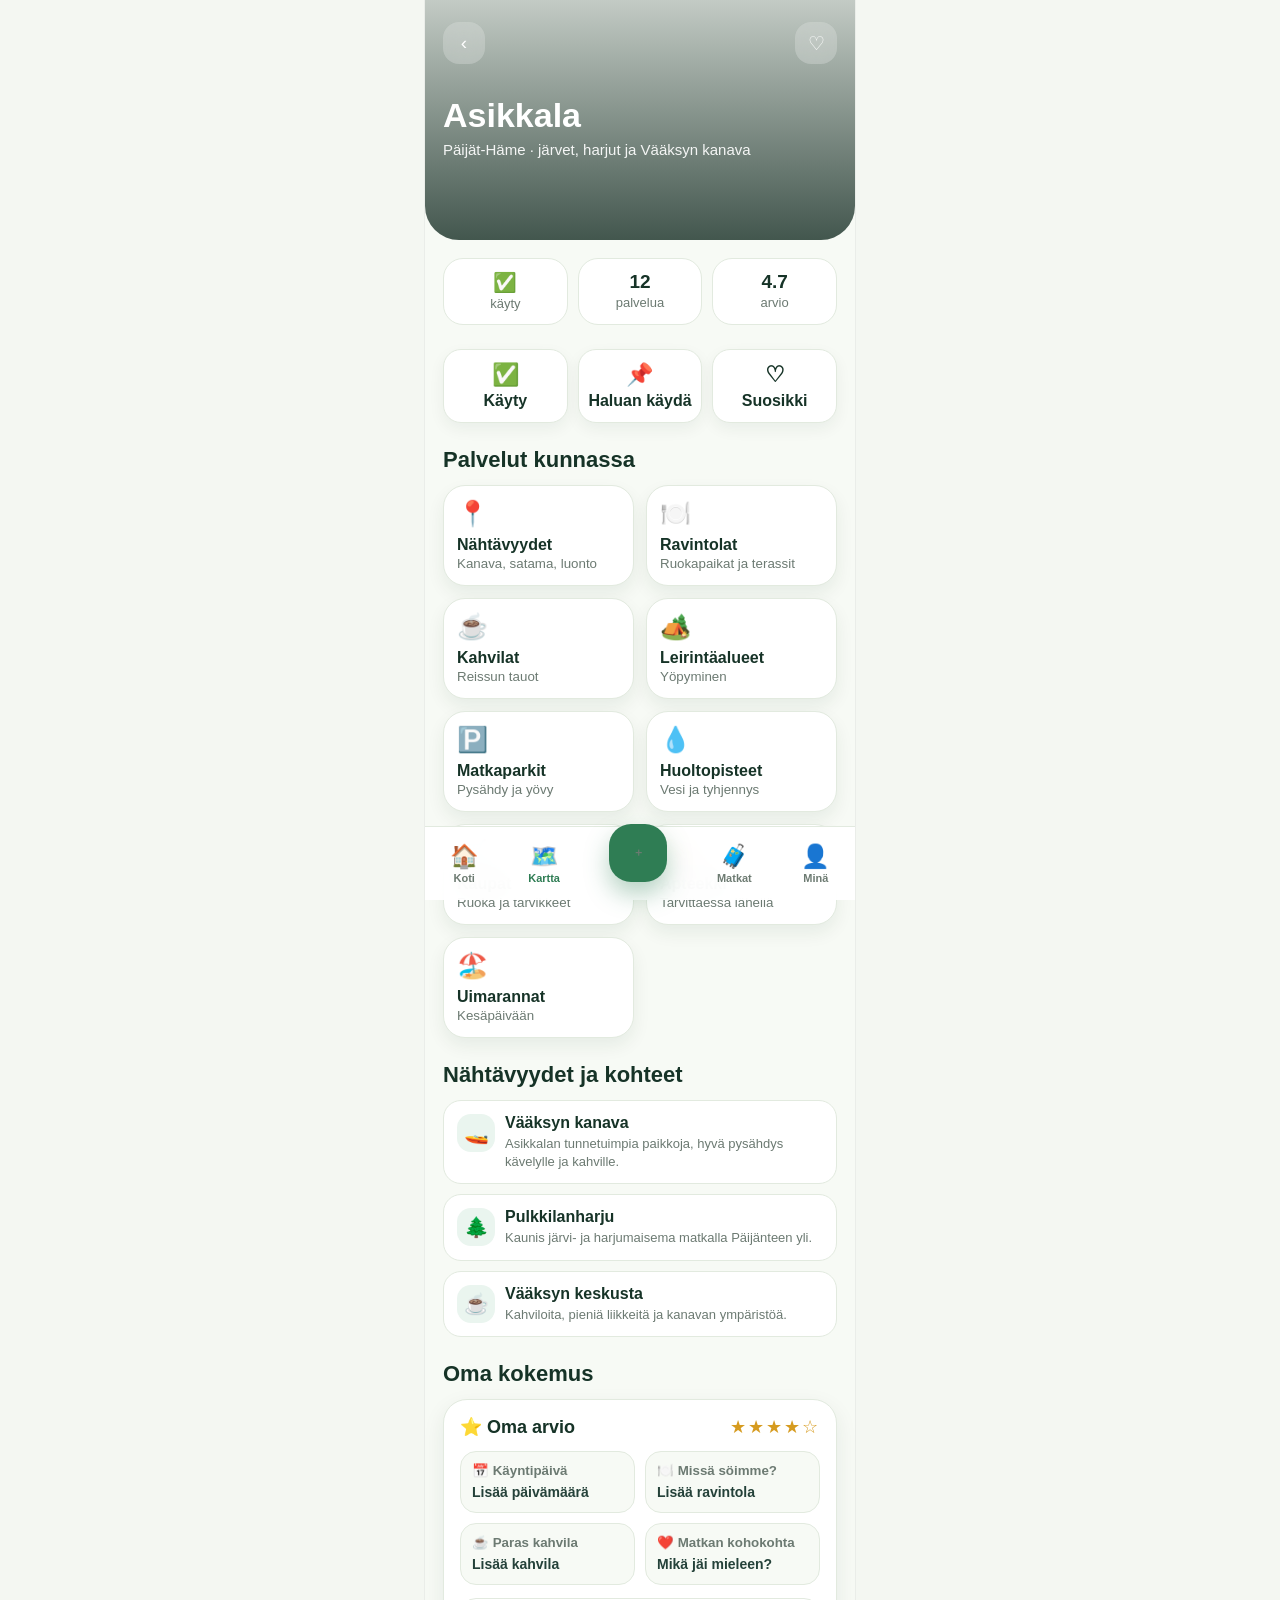
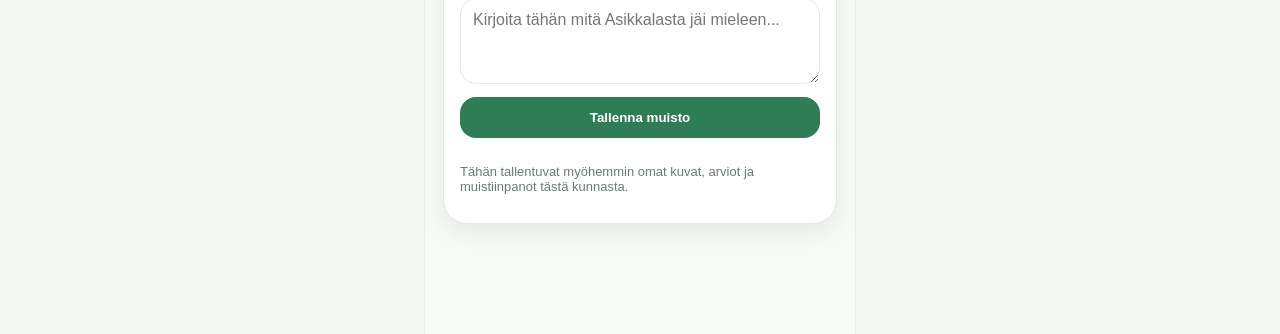
==== commit 3f494d44: "Add files via upload" ====
--- a/asikkala.html
+++ b/asikkala.html
@@ -9,12 +9,19 @@
 <body>
 <div class="app">
 
-<header class="hero small" style="background-image:linear-gradient(180deg,rgba(10,35,25,.22),rgba(10,35,25,.76)),url('https://images.unsplash.com/photo-1500530855697-b586d89ba3ee?auto=format&fit=crop&w=900&q=80')">
+<header class="hero small asikkala-hero" style="background-image:linear-gradient(180deg,rgba(10,35,25,.22),rgba(10,35,25,.76)),url('https://images.unsplash.com/photo-1506744038136-46273834b3fb?auto=format&fit=crop&w=900&q=80')">
   <div class="toprow"><button class="icon-btn" onclick="history.back()">‹</button><button class="icon-btn">♡</button></div>
   <div class="hero-title"><h1>Asikkala</h1><p>Päijät-Häme · järvet, harjut ja Vääksyn kanava</p></div>
 </header>
 <main class="content">
   <section class="kpi"><div><b>✅</b><span class="muted">käyty</span></div><div><b>12</b><span class="muted">palvelua</span></div><div><b>4.7</b><span class="muted">arvio</span></div></section>
+  <section class="section">
+    <div class="city-actions">
+      <a class="pill-action" href="#kokemus"><span>✅</span>Käyty</a>
+      <a class="pill-action" href="#"><span>📌</span>Haluan käydä</a>
+      <a class="pill-action" href="#"><span>♡</span>Suosikki</a>
+    </div>
+  </section>
   <section class="section">
     <div class="section-head"><h2>Palvelut kunnassa</h2></div>
     <div class="grid2">
@@ -29,7 +36,16 @@
       <a class="tile" href="#uimarannat"><div class="emoji">🏖️</div><b>Uimarannat</b><small>Kesäpäivään</small></a>
     </div>
   </section>
-  <section class="section">
+  <section class="section" id="nahtavyydet">
+    <div class="section-head"><h2>Nähtävyydet ja kohteet</h2></div>
+    <div class="detail-list">
+      <div class="detail-item"><div class="ico">🚤</div><div><b>Vääksyn kanava</b><p>Asikkalan tunnetuimpia paikkoja, hyvä pysähdys kävelylle ja kahville.</p></div></div>
+      <div class="detail-item"><div class="ico">🌲</div><div><b>Pulkkilanharju</b><p>Kaunis järvi- ja harjumaisema matkalla Päijänteen yli.</p></div></div>
+      <div class="detail-item"><div class="ico">☕</div><div><b>Vääksyn keskusta</b><p>Kahviloita, pieniä liikkeitä ja kanavan ympäristöä.</p></div></div>
+    </div>
+  </section>
+
+  <section class="section" id="kokemus">
     <div class="section-head"><h2>Oma kokemus</h2></div>
     <div class="card memory-panel">
       <div class="memory-summary"><b>⭐ Oma arvio</b><span>★★★★☆</span></div>
@@ -39,6 +55,8 @@
         <div><small>☕ Paras kahvila</small><b>Lisää kahvila</b></div>
         <div><small>❤️ Matkan kohokohta</small><b>Mikä jäi mieleen?</b></div>
       </div>
+      <textarea placeholder="Kirjoita tähän mitä Asikkalasta jäi mieleen..."></textarea>
+      <button class="save-memory">Tallenna muisto</button>
       <p class="muted">Tähän tallentuvat myöhemmin omat kuvat, arviot ja muistiinpanot tästä kunnasta.</p>
     </div>
   </section>
--- a/tyylit.css
+++ b/tyylit.css
@@ -117,3 +117,10 @@
 .r-lappi{left:50%;top:13%}.r-pohjois-pohjanmaa{left:46%;top:31%}.r-kainuu{left:60%;top:42%}.r-keski-suomi{left:45%;top:57%}.r-pirkanmaa{left:38%;top:69%}.r-paijat{left:52%;top:72%}.r-uusimaa{left:45%;top:84%}.r-varsinais{left:31%;top:82%}.r-ahvenanmaa{left:18%;top:89%}
 .map-note{margin:12px 4px 0;line-height:1.35}.compact-list .row{position:relative;padding-right:42px}.row-chev{position:absolute;right:16px;font-size:28px;color:var(--green);font-weight:300}.done-dot{background:var(--green)!important;color:#fff!important}.memory-panel{display:grid;gap:13px}.memory-summary{display:flex;justify-content:space-between;align-items:center;font-size:18px}.memory-summary span{color:#d69b1f;letter-spacing:2px}.memory-fields{display:grid;grid-template-columns:1fr 1fr;gap:10px}.memory-fields div{background:#f7faf5;border:1px solid var(--line);border-radius:16px;padding:11px}.memory-fields small{display:block;color:var(--muted);font-weight:800;margin-bottom:5px}.memory-fields b{font-size:14px;color:#244139}
 @media(max-width:390px){.purpose-line{font-size:13px!important}.region{font-size:9px;padding:5px 7px}.memory-fields{grid-template-columns:1fr}.improved-map{height:430px}}
+
+/* v34 – oikeampi Suomen muotoinen maakuntakartta ja nykyisten sivujen täydentäminen */
+.finland-card{overflow:hidden}.top-note{margin:0 0 12px}.finland-svg-wrap{background:linear-gradient(180deg,#e7f4ec,#f9fbf7);border-radius:26px;border:1px solid #dce8dc;padding:8px;box-shadow:inset 0 0 0 1px rgba(255,255,255,.7)}
+.finland-svg{display:block;width:100%;height:auto;max-height:620px;margin:0 auto}.map-shadow .province{fill:#dce9dc;stroke:#b9cdbb;stroke-width:2}.province{fill:#edf4ed;stroke:#bdd0bf;stroke-width:2;transition:.18s ease;cursor:pointer}.province:hover{fill:#d7eadc;transform:translateY(-1px)}.province.visited{fill:#2f7d54;stroke:#1f6b43}.province.lapland{fill:#e4efe5}.map-labels text{font-size:11px;font-weight:800;fill:#30513f;text-anchor:middle;pointer-events:none}.map-labels .visited-label{fill:#fff}.legend{display:flex;gap:14px;flex-wrap:wrap;margin:12px 4px 0;color:var(--muted);font-size:13px}.legend span{display:flex;gap:7px;align-items:center}.legend i{display:inline-block;width:16px;height:16px;border-radius:5px;background:#edf4ed;border:1px solid #bdd0bf}.legend .visited-box{background:var(--green);border-color:var(--green)}.region-list{margin-top:4px}
+.region-map-card{background:#fff;border-radius:28px;padding:16px;border:1px solid var(--line);box-shadow:0 8px 22px rgba(21,50,35,.08)}.paijat-map{position:relative;height:300px;border-radius:24px;background:linear-gradient(180deg,#e7f4ec,#f8fbf6);overflow:hidden;border:1px solid #d8e7da}.paijat-shape{position:absolute;inset:26px 44px 28px 42px;background:#e2eddf;border:2px solid #bfd2c1;clip-path:polygon(30% 5%,58% 0,78% 12%,86% 38%,73% 58%,82% 78%,57% 94%,36% 86%,22% 96%,12% 70%,20% 48%,10% 26%)}.muni{position:absolute;z-index:3;transform:translate(-50%,-50%);border:1px solid #cfe0d2;background:#fff;color:#28513d;border-radius:999px;padding:7px 9px;font-size:11px;font-weight:900;box-shadow:0 5px 14px rgba(0,0,0,.10);white-space:nowrap}.muni.done{background:var(--green);border-color:var(--green);color:#fff}.muni.asikkala{left:49%;top:45%}.muni.lahti{left:47%;top:67%}.muni.heinola{left:64%;top:25%}.muni.hollola{left:34%;top:64%}.muni.padasjoki{left:38%;top:25%}.muni.sysma{left:59%;top:12%}.muni.orimattila{left:60%;top:82%}.muni.karkola{left:28%;top:78%}.muni.hartola{left:72%;top:11%}
+.city-actions{display:grid;grid-template-columns:repeat(3,1fr);gap:10px}.pill-action{background:#fff;border:1px solid var(--line);border-radius:18px;padding:12px 8px;text-align:center;font-weight:900;box-shadow:0 6px 16px rgba(21,50,35,.06)}.pill-action span{display:block;font-size:22px;margin-bottom:4px}.section-intro{margin:-4px 0 12px;line-height:1.35}.detail-list{display:grid;gap:10px}.detail-item{background:#fff;border:1px solid var(--line);border-radius:18px;padding:13px;display:grid;grid-template-columns:38px 1fr;gap:10px;align-items:start}.detail-item .ico{width:38px;height:38px;border-radius:14px;background:#eaf5ef;display:grid;place-items:center;font-size:20px}.detail-item b{display:block}.detail-item p{margin:3px 0 0;color:var(--muted);font-size:13px;line-height:1.35}.memory-panel textarea{width:100%;min-height:86px;border:1px solid var(--line);border-radius:16px;padding:12px;font:inherit;resize:vertical;background:#fff}.save-memory{border:0;border-radius:16px;background:var(--green);color:#fff;font-weight:900;padding:13px 16px}.city-hero.lahti-hero{background-position:center;background-size:cover}.city-hero.asikkala-hero{background-position:center;background-size:cover}
+@media(max-width:390px){.map-labels text{font-size:9.5px}.finland-svg-wrap{padding:4px}.paijat-map{height:270px}.muni{font-size:10px;padding:6px 7px}.city-actions{grid-template-columns:repeat(2,1fr)}}
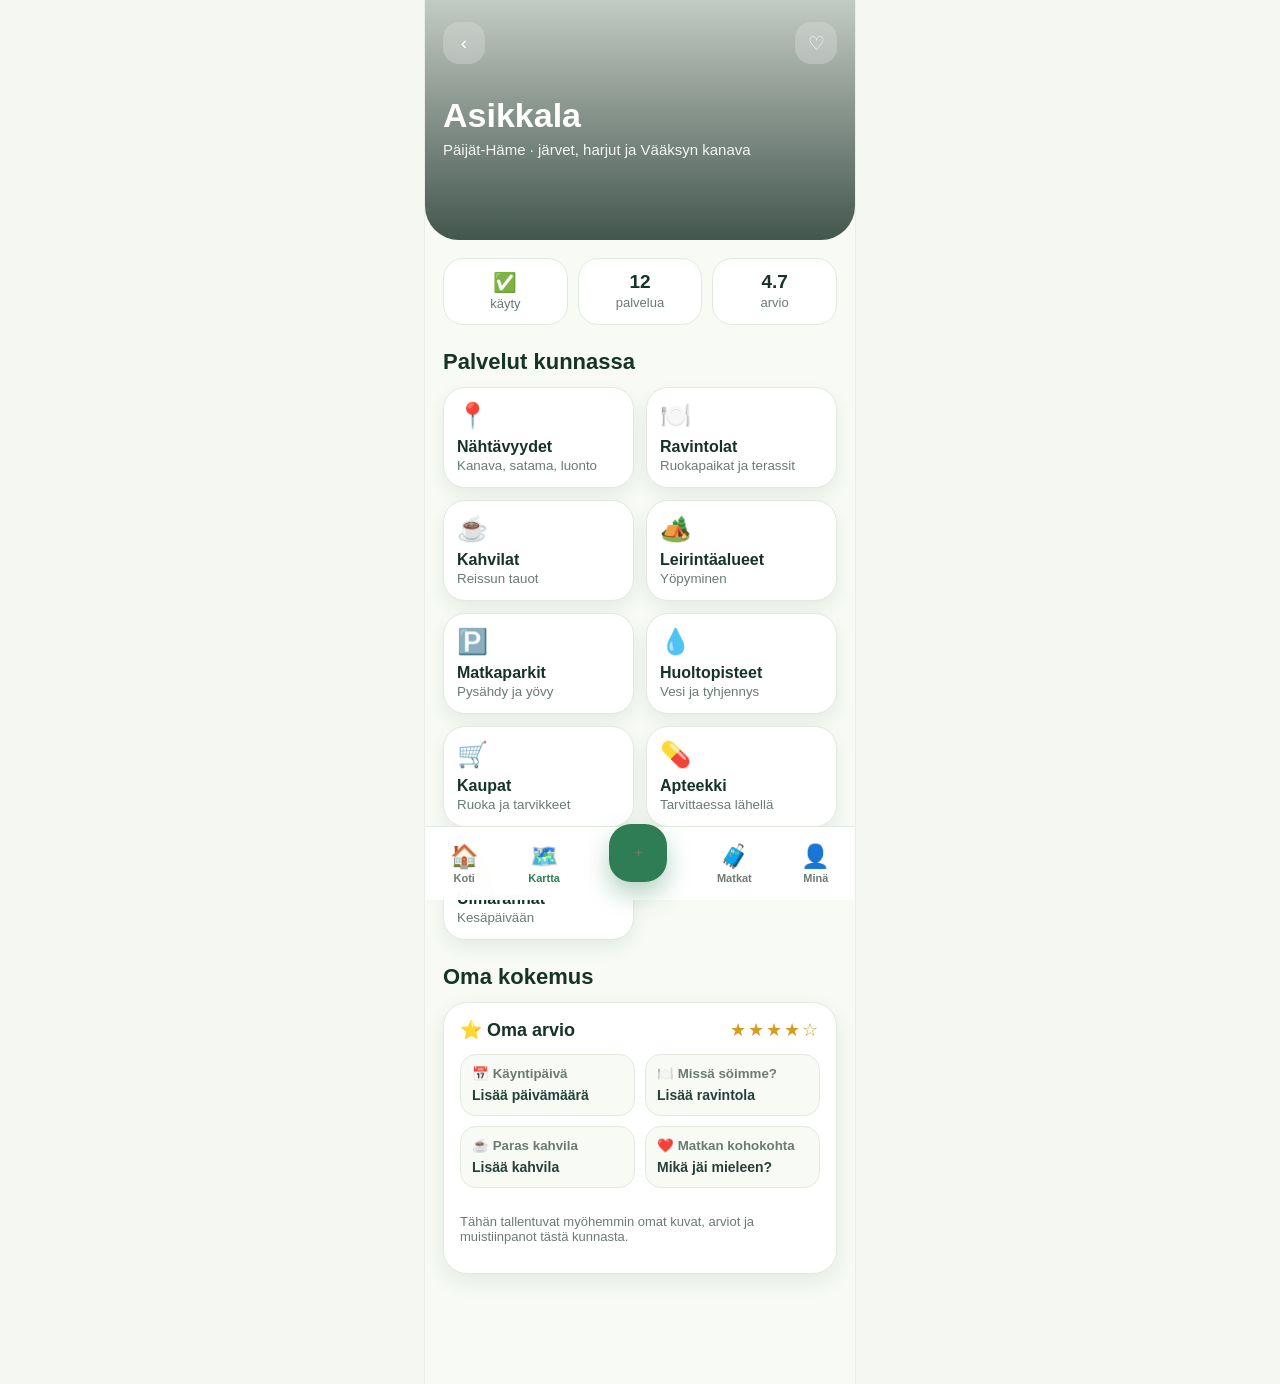
==== commit aba2e134: "Add files via upload" ====
--- a/asikkala.html
+++ b/asikkala.html
@@ -9,19 +9,12 @@
 <body>
 <div class="app">
 
-<header class="hero small asikkala-hero" style="background-image:linear-gradient(180deg,rgba(10,35,25,.22),rgba(10,35,25,.76)),url('https://images.unsplash.com/photo-1506744038136-46273834b3fb?auto=format&fit=crop&w=900&q=80')">
+<header class="hero small" style="background-image:linear-gradient(180deg,rgba(10,35,25,.22),rgba(10,35,25,.76)),url('https://images.unsplash.com/photo-1500530855697-b586d89ba3ee?auto=format&fit=crop&w=900&q=80')">
   <div class="toprow"><button class="icon-btn" onclick="history.back()">‹</button><button class="icon-btn">♡</button></div>
   <div class="hero-title"><h1>Asikkala</h1><p>Päijät-Häme · järvet, harjut ja Vääksyn kanava</p></div>
 </header>
 <main class="content">
   <section class="kpi"><div><b>✅</b><span class="muted">käyty</span></div><div><b>12</b><span class="muted">palvelua</span></div><div><b>4.7</b><span class="muted">arvio</span></div></section>
-  <section class="section">
-    <div class="city-actions">
-      <a class="pill-action" href="#kokemus"><span>✅</span>Käyty</a>
-      <a class="pill-action" href="#"><span>📌</span>Haluan käydä</a>
-      <a class="pill-action" href="#"><span>♡</span>Suosikki</a>
-    </div>
-  </section>
   <section class="section">
     <div class="section-head"><h2>Palvelut kunnassa</h2></div>
     <div class="grid2">
@@ -36,16 +29,7 @@
       <a class="tile" href="#uimarannat"><div class="emoji">🏖️</div><b>Uimarannat</b><small>Kesäpäivään</small></a>
     </div>
   </section>
-  <section class="section" id="nahtavyydet">
-    <div class="section-head"><h2>Nähtävyydet ja kohteet</h2></div>
-    <div class="detail-list">
-      <div class="detail-item"><div class="ico">🚤</div><div><b>Vääksyn kanava</b><p>Asikkalan tunnetuimpia paikkoja, hyvä pysähdys kävelylle ja kahville.</p></div></div>
-      <div class="detail-item"><div class="ico">🌲</div><div><b>Pulkkilanharju</b><p>Kaunis järvi- ja harjumaisema matkalla Päijänteen yli.</p></div></div>
-      <div class="detail-item"><div class="ico">☕</div><div><b>Vääksyn keskusta</b><p>Kahviloita, pieniä liikkeitä ja kanavan ympäristöä.</p></div></div>
-    </div>
-  </section>
-
-  <section class="section" id="kokemus">
+  <section class="section">
     <div class="section-head"><h2>Oma kokemus</h2></div>
     <div class="card memory-panel">
       <div class="memory-summary"><b>⭐ Oma arvio</b><span>★★★★☆</span></div>
@@ -55,8 +39,6 @@
         <div><small>☕ Paras kahvila</small><b>Lisää kahvila</b></div>
         <div><small>❤️ Matkan kohokohta</small><b>Mikä jäi mieleen?</b></div>
       </div>
-      <textarea placeholder="Kirjoita tähän mitä Asikkalasta jäi mieleen..."></textarea>
-      <button class="save-memory">Tallenna muisto</button>
       <p class="muted">Tähän tallentuvat myöhemmin omat kuvat, arviot ja muistiinpanot tästä kunnasta.</p>
     </div>
   </section>
--- a/tyylit.css
+++ b/tyylit.css
@@ -118,9 +118,7 @@
 .map-note{margin:12px 4px 0;line-height:1.35}.compact-list .row{position:relative;padding-right:42px}.row-chev{position:absolute;right:16px;font-size:28px;color:var(--green);font-weight:300}.done-dot{background:var(--green)!important;color:#fff!important}.memory-panel{display:grid;gap:13px}.memory-summary{display:flex;justify-content:space-between;align-items:center;font-size:18px}.memory-summary span{color:#d69b1f;letter-spacing:2px}.memory-fields{display:grid;grid-template-columns:1fr 1fr;gap:10px}.memory-fields div{background:#f7faf5;border:1px solid var(--line);border-radius:16px;padding:11px}.memory-fields small{display:block;color:var(--muted);font-weight:800;margin-bottom:5px}.memory-fields b{font-size:14px;color:#244139}
 @media(max-width:390px){.purpose-line{font-size:13px!important}.region{font-size:9px;padding:5px 7px}.memory-fields{grid-template-columns:1fr}.improved-map{height:430px}}
 
-/* v34 – oikeampi Suomen muotoinen maakuntakartta ja nykyisten sivujen täydentäminen */
-.finland-card{overflow:hidden}.top-note{margin:0 0 12px}.finland-svg-wrap{background:linear-gradient(180deg,#e7f4ec,#f9fbf7);border-radius:26px;border:1px solid #dce8dc;padding:8px;box-shadow:inset 0 0 0 1px rgba(255,255,255,.7)}
-.finland-svg{display:block;width:100%;height:auto;max-height:620px;margin:0 auto}.map-shadow .province{fill:#dce9dc;stroke:#b9cdbb;stroke-width:2}.province{fill:#edf4ed;stroke:#bdd0bf;stroke-width:2;transition:.18s ease;cursor:pointer}.province:hover{fill:#d7eadc;transform:translateY(-1px)}.province.visited{fill:#2f7d54;stroke:#1f6b43}.province.lapland{fill:#e4efe5}.map-labels text{font-size:11px;font-weight:800;fill:#30513f;text-anchor:middle;pointer-events:none}.map-labels .visited-label{fill:#fff}.legend{display:flex;gap:14px;flex-wrap:wrap;margin:12px 4px 0;color:var(--muted);font-size:13px}.legend span{display:flex;gap:7px;align-items:center}.legend i{display:inline-block;width:16px;height:16px;border-radius:5px;background:#edf4ed;border:1px solid #bdd0bf}.legend .visited-box{background:var(--green);border-color:var(--green)}.region-list{margin-top:4px}
-.region-map-card{background:#fff;border-radius:28px;padding:16px;border:1px solid var(--line);box-shadow:0 8px 22px rgba(21,50,35,.08)}.paijat-map{position:relative;height:300px;border-radius:24px;background:linear-gradient(180deg,#e7f4ec,#f8fbf6);overflow:hidden;border:1px solid #d8e7da}.paijat-shape{position:absolute;inset:26px 44px 28px 42px;background:#e2eddf;border:2px solid #bfd2c1;clip-path:polygon(30% 5%,58% 0,78% 12%,86% 38%,73% 58%,82% 78%,57% 94%,36% 86%,22% 96%,12% 70%,20% 48%,10% 26%)}.muni{position:absolute;z-index:3;transform:translate(-50%,-50%);border:1px solid #cfe0d2;background:#fff;color:#28513d;border-radius:999px;padding:7px 9px;font-size:11px;font-weight:900;box-shadow:0 5px 14px rgba(0,0,0,.10);white-space:nowrap}.muni.done{background:var(--green);border-color:var(--green);color:#fff}.muni.asikkala{left:49%;top:45%}.muni.lahti{left:47%;top:67%}.muni.heinola{left:64%;top:25%}.muni.hollola{left:34%;top:64%}.muni.padasjoki{left:38%;top:25%}.muni.sysma{left:59%;top:12%}.muni.orimattila{left:60%;top:82%}.muni.karkola{left:28%;top:78%}.muni.hartola{left:72%;top:11%}
-.city-actions{display:grid;grid-template-columns:repeat(3,1fr);gap:10px}.pill-action{background:#fff;border:1px solid var(--line);border-radius:18px;padding:12px 8px;text-align:center;font-weight:900;box-shadow:0 6px 16px rgba(21,50,35,.06)}.pill-action span{display:block;font-size:22px;margin-bottom:4px}.section-intro{margin:-4px 0 12px;line-height:1.35}.detail-list{display:grid;gap:10px}.detail-item{background:#fff;border:1px solid var(--line);border-radius:18px;padding:13px;display:grid;grid-template-columns:38px 1fr;gap:10px;align-items:start}.detail-item .ico{width:38px;height:38px;border-radius:14px;background:#eaf5ef;display:grid;place-items:center;font-size:20px}.detail-item b{display:block}.detail-item p{margin:3px 0 0;color:var(--muted);font-size:13px;line-height:1.35}.memory-panel textarea{width:100%;min-height:86px;border:1px solid var(--line);border-radius:16px;padding:12px;font:inherit;resize:vertical;background:#fff}.save-memory{border:0;border-radius:16px;background:var(--green);color:#fff;font-weight:900;padding:13px 16px}.city-hero.lahti-hero{background-position:center;background-size:cover}.city-hero.asikkala-hero{background-position:center;background-size:cover}
-@media(max-width:390px){.map-labels text{font-size:9.5px}.finland-svg-wrap{padding:4px}.paijat-map{height:270px}.muni{font-size:10px;padding:6px 7px}.city-actions{grid-template-columns:repeat(2,1fr)}}
+/* v36 – Lahti kunnan sivu mallikuvan mukaan */
+.city-app{background:#fff;padding-bottom:96px;overflow:hidden}.lahti-model-hero{min-height:390px;border-radius:0 0 34px 34px;color:#fff;position:relative;padding:18px 18px 26px;background:linear-gradient(180deg,rgba(0,0,0,.04) 0%,rgba(0,0,0,.08) 42%,rgba(4,22,18,.66) 100%),url('https://images.unsplash.com/photo-1500534314209-a25ddb2bd429?auto=format&fit=crop&w=1200&q=85') center/cover;box-shadow:0 14px 32px rgba(20,46,34,.18)}
+.city-top-actions{display:flex;justify-content:space-between;align-items:center;position:relative;z-index:2}.right-controls{display:flex;gap:10px}.round-control{width:50px;height:50px;border:0;border-radius:999px;background:rgba(255,255,255,.92);color:#143428;font-size:31px;font-weight:700;display:grid;place-items:center;box-shadow:0 10px 24px rgba(0,0,0,.14);backdrop-filter:blur(10px)}.right-controls .round-control{font-size:24px}.right-controls .round-control:nth-child(2){font-size:17px;letter-spacing:1px}.lahti-title-wrap{position:absolute;left:18px;right:18px;bottom:46px}.coat{width:72px;height:72px;border-radius:8px;margin-bottom:12px;filter:drop-shadow(0 5px 8px rgba(0,0,0,.25))}.coat svg{display:block;width:100%;height:100%}.lahti-title-wrap h1{font-size:72px;line-height:.88;margin:0 0 8px;font-weight:900;letter-spacing:-.05em;text-shadow:0 4px 18px rgba(0,0,0,.32)}.lahti-title-wrap p{font-size:22px;line-height:1.22;margin:0;font-weight:850;max-width:390px;text-shadow:0 3px 14px rgba(0,0,0,.45)}.model-city-content{padding:0 14px 20px}.model-intro-card{margin:-42px 0 20px;position:relative;z-index:4;background:#fff;border-radius:20px;padding:18px 18px;display:grid;grid-template-columns:58px 1fr;align-items:center;gap:14px;box-shadow:0 12px 32px rgba(24,54,38,.15);border:1px solid #e7efe7}.intro-icon{width:56px;height:56px;border-radius:50%;display:grid;place-items:center;background:#eef8ef;font-size:30px}.model-intro-card p{font-size:16px;line-height:1.32;margin:0;color:#244538;font-weight:550}.model-service-grid{display:grid;grid-template-columns:repeat(2,1fr);gap:10px;margin:12px 0 18px}.model-service{background:#fff;min-height:78px;border-radius:13px;border:1px solid #e0e9df;box-shadow:0 5px 13px rgba(30,60,42,.08);display:flex;align-items:center;gap:14px;padding:12px 16px;color:#173c2c}.model-service span{font-size:31px;filter:saturate(1.1)}.model-service b{font-size:15px;line-height:1.12}.model-section{margin-top:18px}.model-section h2{font-size:20px;margin:0;color:#173c2c}.model-section-head{display:flex;justify-content:space-between;align-items:center;margin-bottom:10px}.model-section-head a{color:#1d7948;font-size:14px;font-weight:800}.model-card-row{display:flex;gap:10px;overflow-x:auto;padding-bottom:5px;scroll-snap-type:x proximity}.model-card-row::-webkit-scrollbar,.model-memory-row::-webkit-scrollbar{display:none}.model-place{flex:0 0 142px;border-radius:12px;border:1px solid #e0e6df;background:#fff;overflow:hidden;box-shadow:0 5px 13px rgba(30,60,42,.08);scroll-snap-align:start}.place-img{height:94px;background-size:cover;background-position:center;position:relative}.place-img button{position:absolute;right:7px;top:7px;width:30px;height:30px;border:0;border-radius:999px;background:rgba(255,255,255,.86);color:#fff;-webkit-text-stroke:1.8px #fff;text-shadow:0 1px 5px rgba(0,0,0,.45);font-size:22px;line-height:1}.place-text{padding:9px 10px 10px}.place-text b{display:block;font-size:15px;white-space:nowrap;overflow:hidden;text-overflow:ellipsis}.place-text small{display:block;margin-top:4px;color:#56665d;font-size:12px}.place-text small span{color:#218347}.model-memory-row{display:flex;gap:10px;overflow-x:auto;padding-bottom:4px}.model-memory{flex:0 0 126px;height:82px;border-radius:12px;background-size:cover;background-position:center;position:relative;overflow:hidden;display:flex;align-items:flex-end;padding:8px}.model-memory:after{content:"";position:absolute;inset:0;background:linear-gradient(180deg,transparent 30%,rgba(0,0,0,.55))}.model-memory span{position:relative;z-index:1;background:rgba(255,255,255,.94);color:#203b31;border-radius:999px;padding:4px 9px;font-size:12px;font-weight:750;white-space:nowrap}.model-add-memory{flex:0 0 82px;min-height:82px;border:2px dashed #d5ded4;border-radius:12px;display:grid;place-items:center;text-align:center;color:#237844;background:#fff}.model-add-memory b{font-size:42px;line-height:.6}.model-add-memory span{font-size:14px;color:#29463a}.lahti-map-card{height:162px;margin-top:10px;border-radius:15px;position:relative;overflow:hidden;background:linear-gradient(15deg,#e6efdf 0 28%,#f8faf4 28% 34%,#d9eadb 34% 54%,#c8e5ed 54% 72%,#e9f1e6 72% 100%);box-shadow:0 6px 18px rgba(21,50,35,.10);border:1px solid #dfe9df}.lahti-map-card:before,.lahti-map-card:after{content:"";position:absolute;background:rgba(255,255,255,.66);height:8px;width:120%;left:-10%;transform:rotate(-12deg);top:56px}.lahti-map-card:after{top:102px;transform:rotate(8deg)}.map-bg-label{position:absolute;left:48%;top:50%;transform:translate(-50%,-50%);color:#5d9fc0;font-size:15px}.map-pin{position:absolute;width:32px;height:32px;border-radius:999px;background:#2d8a4e;color:#fff;display:grid;place-items:center;font-weight:900;font-size:16px;box-shadow:0 3px 8px rgba(0,0,0,.20);border:3px solid #fff;z-index:2}.pin-camp{left:18%;top:33%}.pin-camp.two{left:29%;top:28%}.pin-bed{left:14%;top:70%;background:#8062bb}.pin-food{left:44%;top:62%;background:#ef8a2b}.pin-food.two{left:76%;top:72%;background:#ef8a2b}.pin-camera{left:58%;top:72%;background:#2f85c8}.pin-star{left:66%;top:58%;background:#20934f}.pin-park{left:84%;top:45%;background:#257cbd}.pin-car{left:70%;top:34%;background:#28904d;font-size:13px}.pin-acts{left:38%;top:76%;background:#269159;font-size:14px}.filter-btn{position:absolute;right:15px;top:22px;border:0;border-radius:9px;background:#fff;padding:9px 12px;font-weight:800;color:#243c32;box-shadow:0 4px 12px rgba(0,0,0,.10);z-index:3}.map-add{position:absolute;right:-8px;bottom:-15px;width:92px;height:92px;border-radius:999px;background:#238448;color:#fff;display:grid;place-items:center;text-align:center;font-size:40px;line-height:.72;box-shadow:0 10px 22px rgba(35,132,72,.35);z-index:4}.map-add small{font-size:11px;line-height:1.1;font-weight:800}.model-bottomnav{height:82px;border-radius:24px 24px 0 0}.model-bottomnav a{font-size:12px}.model-bottomnav a span{font-size:25px}.model-bottomnav .plusnav{width:62px;height:62px;border-radius:999px;font-size:42px;position:relative}.model-bottomnav .plusnav small{position:absolute;top:53px;left:50%;transform:translateX(-50%);font-size:11px;color:#274338;white-space:nowrap}.model-bottomnav .plusnav:before{content:"";position:absolute;inset:-7px;border-radius:999px;background:rgba(47,125,84,.12);z-index:-1}
+@media(max-width:390px){.lahti-model-hero{min-height:365px}.lahti-title-wrap h1{font-size:60px}.lahti-title-wrap p{font-size:18px}.model-intro-card{grid-template-columns:48px 1fr;padding:15px}.intro-icon{width:46px;height:46px}.model-service{padding:10px;gap:9px}.model-service span{font-size:25px}.model-service b{font-size:14px}.model-place{flex-basis:132px}.model-memory{flex-basis:116px}.lahti-map-card{height:148px}}
